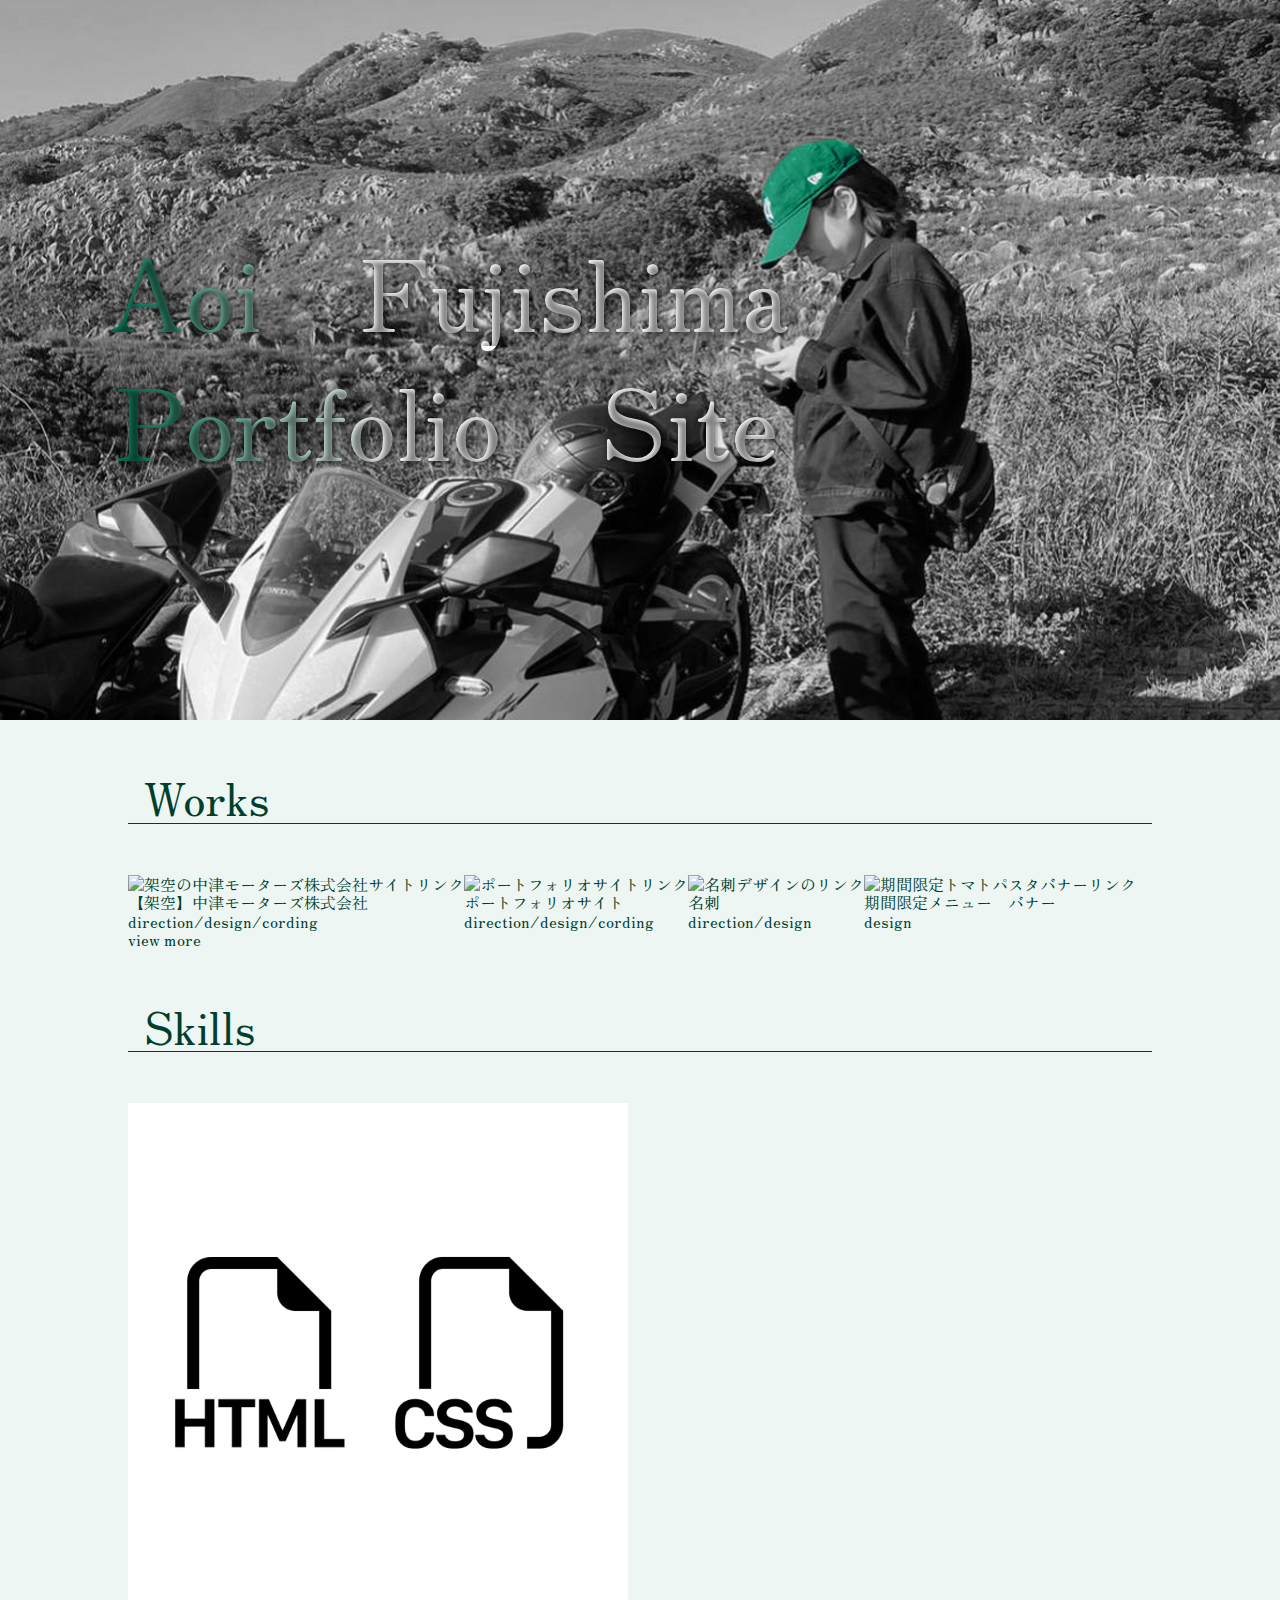
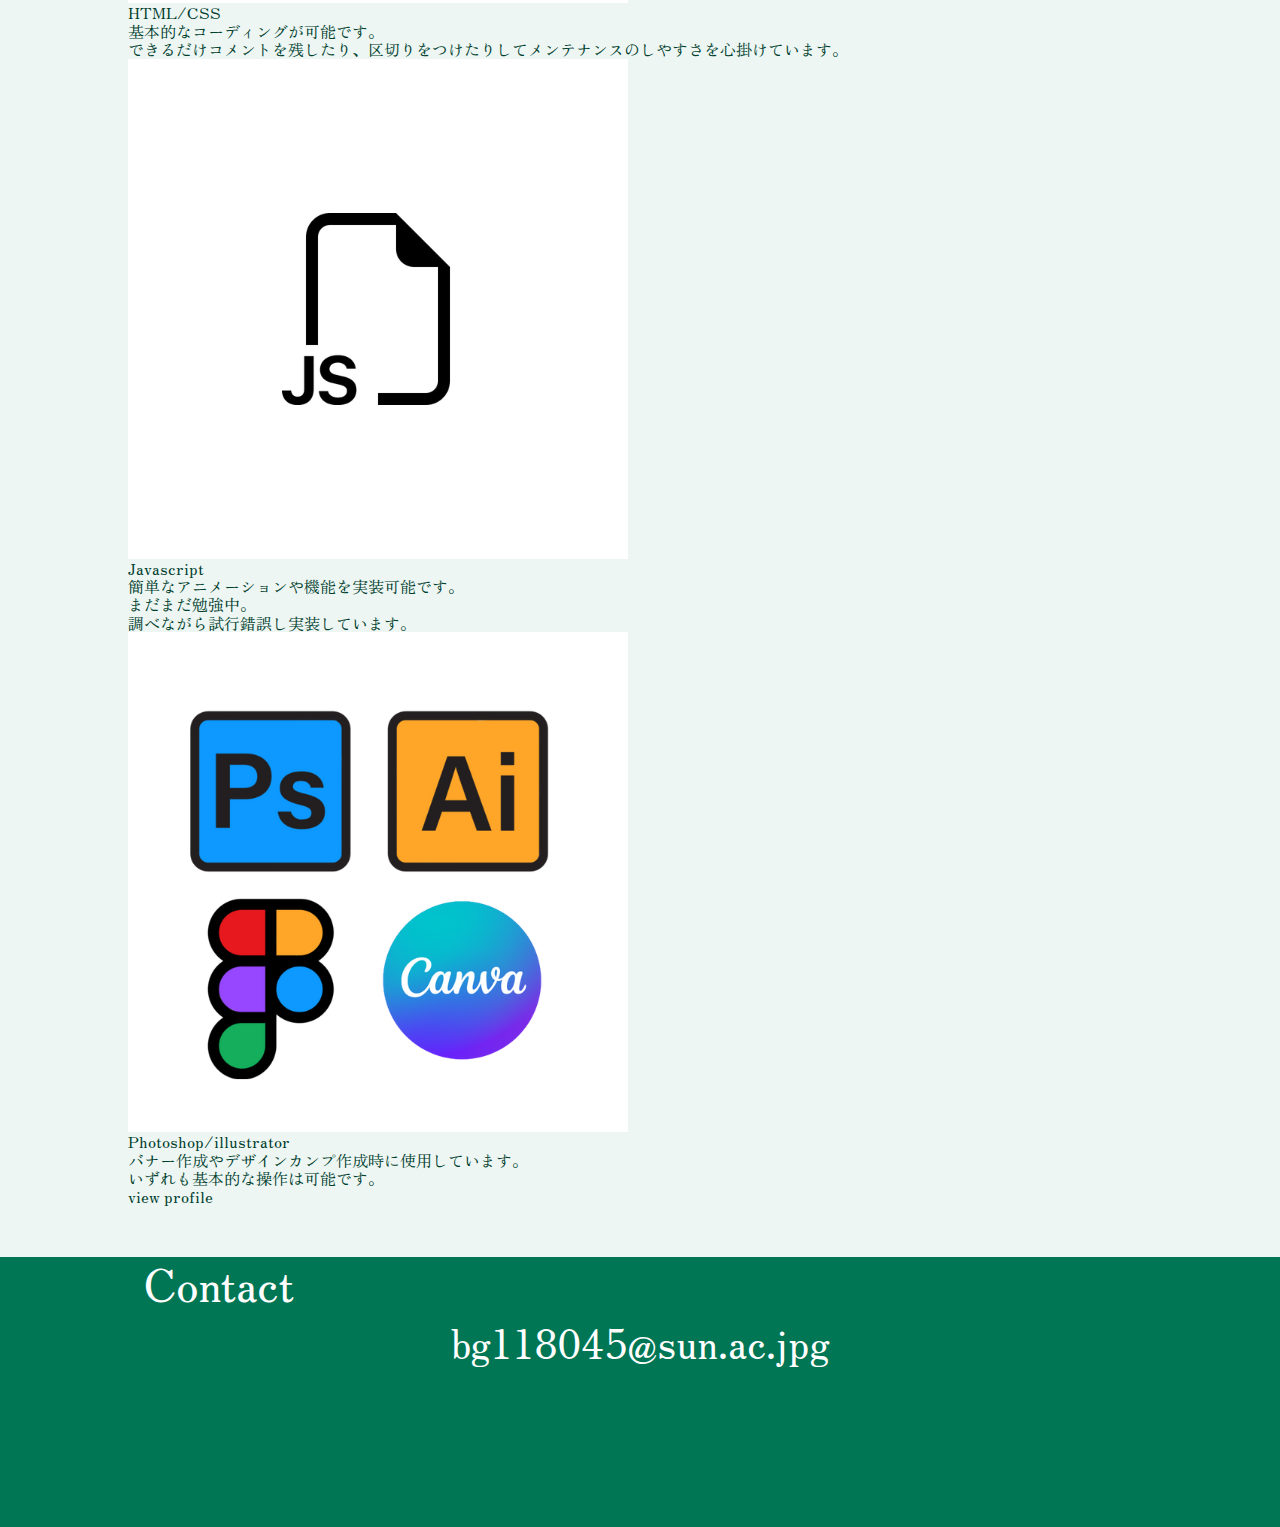
==== index.html @ 9c15e5d8 "Update index.html" ====
<!DOCTYPE html>
<html lang="ja">

<head>
    <meta charset="UTF-8">
    <meta name="description" content="藤島蒼のポートフォリオサイト　作品やスキル、私について紹介します">
    <meta name="viewport" content="width=device-width, initial-scale=1.0">
    <!-- インデックス登録させたくない場合のみ -->
    <meta name="robots" content="noindex,nofollow">
    <!-- Google Fonts  -->
    <link rel="preconnect" href="https://fonts.googleapis.com">
    <link rel="preconnect" href="https://fonts.gstatic.com" crossorigin>
    <link href="https://fonts.googleapis.com/css2?family=Zen+Old+Mincho:wght@400;500;600;700;900&display=swap"
        rel="stylesheet">
    <!-- reset.css -->
    <link rel="stylesheet" href="css/reset.css">
    <!-- custom.css -->
    <link rel="stylesheet" href="css/style.css">
    <!-- javascript -->
    <script src="js/script.js" defer></script>
    <title>Aoi Fujishima Portfolio Site</title>
    <link rel="icon" href="images/favicon.ico" id="favicon">
</head>

<body>
    <!-- Loading画面のHTML -->
    <div id="loading-screen">
        <div id="ui">
            <div class="dice">
                <ol class="dice_list">
                    <li class="dice_list_item"></li>
                    <li class="dice_list_item"></li>
                    <li class="dice_list_item"></li>
                    <li class="dice_list_item"></li>
                    <li class="dice_list_item"></li>
                    <li class="dice_list_item"></li>
                </ol>
            </div>
            <div class="dice">
                <ol class="dice_list">
                    <li class="dice_list_item"></li>
                    <li class="dice_list_item"></li>
                    <li class="dice_list_item"></li>
                    <li class="dice_list_item"></li>
                    <li class="dice_list_item"></li>
                    <li class="dice_list_item"></li>
                </ol>
            </div>
            <div class="dice">
                <ol class="dice_list">
                    <li class="dice_list_item"></li>
                    <li class="dice_list_item"></li>
                    <li class="dice_list_item"></li>
                    <li class="dice_list_item"></li>
                    <li class="dice_list_item"></li>
                    <li class="dice_list_item"></li>
                </ol>
            </div>
        </div>
    </div>
    <header>
        <div id="nav">
            <div class="hamburger" id="hamburger">
                &#9776; <!-- ハンバーガーメニューアイコン -->
            </div>
            <ul id="menu">
                <li><a href="index.html" class="text_cap">home</a></li>
                <li><a href="profile.html" class="text_cap">profile</a></li>
                <li><a href="works.html" class="text_cap">works</a></li>
                <li><a href="#contact" class="text_cap">contact</a></li>
            </ul>
        </div>

        <div id="top">
            <!-- <h1><span class="name">Aoi Fujishima</span><br> Portfolio Site</h1> -->
            <div class="top-ttl">
                <div class="textanimation">Aoi　Fujishima</div>
                <div class="textanimation">Portfolio　Site</div>
            </div>
            <img src="images/pcmain.jpg" alt="バイクと一緒に写っている私の写真" width="1366" height="768">
        </div>
    </header>
    <div id="wrap">
        <main>
            <section id="works">
                <h2 class="text_cap slide-in-left">works</h2>
                <div id="wks">
                    <div class="wrapper slide-in-right">
                        <div class="img_box"><a href="works.html#nakatsu"><img src="images/nakatsu.svg"
                                    alt="架空の中津モーターズ株式会社サイトリンク" loading="lazy" width="1000" height="800"></a></div>
                        <p>【架空】中津モーターズ株式会社</p>
                        <p>direction/design/cording</p>
                    </div>
                    <div class="wrapper slide-in-left">
                        <div class="img_box"><a href="works.html#portfoliosite"><img src="images/portfoliosite.svg"
                                    alt="ポートフォリオサイトリンク" loading="lazy" width="1000" height="800"></a></div>
                        <p>ポートフォリオサイト</p>
                        <p>direction/design/cording</p>
                    </div>
                    <div class="wrapper slide-in-right">
                        <div class="img_box"><a href="works.html#card"><img src="images/cards_design.svg" alt="名刺デザインのリンク"
                                    loading="lazy" width="700" height="500"></a></div>
                        <p>名刺</p>
                        <p>direction/design</p>
                    </div>
                    <div class="wrapper slide-in-left">
                        <div class="img_box"><a href="works.html#limited"><img src="images/limited.svg"
                                    alt="期間限定トマトパスタバナーリンク" loading="lazy" width="336" height="280"></a></div>
                        <p>期間限定メニュー　バナー</p>
                        <p>design</p>
                    </div>
                </div>
                <p class="arrowbtn-3 slide-in-right"><a href="works.html">view more</a></p>
            </section>
            <section id="skills">
                <h2 class="text_cap slide-in-left">skills</h2>
                <div class="skl slide-in-left">
                    <div class="container">
                        <img src="images/skills_htmlcss.png" loading="lazy" alt="HTML/CSSのロゴ" width="500" height="500">
                        <h3>HTML/CSS</h3>
                        <p>基本的なコーディングが可能です。<br>できるだけコメントを残したり、区切りをつけたりしてメンテナンスのしやすさを心掛けています。</p>
                    </div>
                    <div class="container">
                        <img src="images/skills_javascript.png" loading="lazy" alt="Javascriptのロゴ" width="500"
                            height="500">
                        <h3>Javascript</h3>
                        <p>簡単なアニメーションや機能を実装可能です。<br>まだまだ勉強中。<br>
                            調べながら試行錯誤し実装しています。</p>
                    </div>
                    <div class="container">
                        <img src="images/skills_graphic.png" loading="lazy" alt="グラフィックデザインに使っているソフト4つ" width="500"
                            height="500">
                        <h3>Photoshop/illustrator</h3>
                        <p>バナー作成やデザインカンプ作成時に使用しています。<br>いずれも基本的な操作は可能です。</p>
                    </div>
                </div>
                <p class="arrowbtn-3 slide-in-right"><a href="profile.html">view profile</a></p>
            </section>
        </main>
    </div>
    <footer>
        <div id="contact">
            <h2 class="text_cap">contact</h2>
            <p>bg118045@sun.ac.jpg</p>
        </div>
    </footer>
    <script>
        window.onload = function () {
            // loading画面を隠す
            document.getElementById('loading-screen').style.display = 'none';
            // メインコンテンツを表示する
            document.getElementById('wrap').style.display = 'block';
        };
    </script>
</body>

</html>
---- css/style.css ----
@charset "utf-8";

/* ----------------------------------------------------
共通
----------------------------------------------------- */
body {
  background-color: #00765511;
  color: #003E2D;
  font-family: "Zen Old Mincho", serif;
  font-size: clamp(0.75rem, 0.659rem + 0.45vw, 1rem);
}

img {
  max-width: 100%;
  height: auto;
}

/* 頭文字大きく */
.text_cap {
  text-transform: capitalize;
}

h2 {
  font-size: clamp(1.438rem, 0.938rem + 2.5vw, 2.813rem);
  border-bottom: 1px solid #003E2D;
  margin: 5% 0;
  text-indent: 1rem;
}

#wrap, #contact {
  margin: 0 10%;
}

/* ----------------------------------------------------
loading
----------------------------------------------------- */
#loading-screen {
  position: fixed;
  top: 0;
  left: 0;
  width: 100%;
  height: 100%;
  background-color: #007565;
  display: flex;
  justify-content: center;
  align-items: center;
  z-index: 9999;
}

li {
  list-style-type: none;
}

ol {
  margin: 0;
  padding: 0;
}

#ui {
  position: absolute;
  top: 50%;
  left: 50%;
  perspective: 600px;
}
#ui .dice {
  transform-style: preserve-3d;
}
#ui .dice:nth-child(1) {
  -webkit-animation: rotate1 20000ms linear infinite;
          animation: rotate1 20000ms linear infinite;
}
#ui .dice:nth-child(2) {
  -webkit-animation: rotate2 20000ms linear infinite;
          animation: rotate2 20000ms linear infinite;
}
#ui .dice:nth-child(3) {
  -webkit-animation: rotate3 20000ms linear infinite;
          animation: rotate3 20000ms linear infinite;
}
#ui .dice_list {
  transform-style: preserve-3d;
  transform: translateY(-75px) translateX(-75px);
}
#ui .dice_list_item {
  position: absolute;
  width: 150px;
  height: 150px;
  border: 1px solid rgba(255, 255, 255, 0.6);
}
#ui .dice_list_item:nth-child(1) {
  background: rgba(153, 252, 254, 0.5);
  -webkit-animation: child1 3000ms ease-in-out infinite alternate;
          animation: child1 3000ms ease-in-out infinite alternate;
}
@-webkit-keyframes child1 {
  0% {
    transform: translateZ(75px);
  }
  100% {
    transform: translateZ(-75px);
  }
}
@keyframes child1 {
  0% {
    transform: translateZ(75px);
  }
  100% {
    transform: translateZ(-75px);
  }
}
#ui .dice_list_item:nth-child(2) {
  background: rgba(232, 104, 225, 0.5);
  -webkit-animation: child2 3000ms ease-in-out infinite alternate;
          animation: child2 3000ms ease-in-out infinite alternate;
}
@-webkit-keyframes child2 {
  0% {
    transform: translateY(75px) rotateX(270deg);
  }
  100% {
    transform: translateY(-75px) rotateX(270deg);
  }
}
@keyframes child2 {
  0% {
    transform: translateY(75px) rotateX(270deg);
  }
  100% {
    transform: translateY(-75px) rotateX(270deg);
  }
}
#ui .dice_list_item:nth-child(3) {
  background: rgba(185, 173, 138, 0.5);
  -webkit-animation: child3 3000ms ease-in-out infinite alternate;
          animation: child3 3000ms ease-in-out infinite alternate;
}
@-webkit-keyframes child3 {
  0% {
    transform: translateX(75px) rotateY(-270deg);
  }
  100% {
    transform: translateX(-75px) rotateY(-270deg);
  }
}
@keyframes child3 {
  0% {
    transform: translateX(75px) rotateY(-270deg);
  }
  100% {
    transform: translateX(-75px) rotateY(-270deg);
  }
}
#ui .dice_list_item:nth-child(4) {
  background: rgba(102, 190, 232, 0.5);
  -webkit-animation: child4 3000ms ease-in-out infinite alternate;
          animation: child4 3000ms ease-in-out infinite alternate;
}
@-webkit-keyframes child4 {
  0% {
    transform: translateX(-75px) rotateY(-90deg);
  }
  100% {
    transform: translateX(75px) rotateY(-90deg);
  }
}
@keyframes child4 {
  0% {
    transform: translateX(-75px) rotateY(-90deg);
  }
  100% {
    transform: translateX(75px) rotateY(-90deg);
  }
}
#ui .dice_list_item:nth-child(5) {
  background: rgba(33, 64, 228, 0.5);
  -webkit-animation: child5 3000ms ease-in-out infinite alternate;
          animation: child5 3000ms ease-in-out infinite alternate;
}
@-webkit-keyframes child5 {
  0% {
    transform: translateY(-75px) rotateX(90deg);
  }
  100% {
    transform: translateY(75px) rotateX(90deg);
  }
}
@keyframes child5 {
  0% {
    transform: translateY(-75px) rotateX(90deg);
  }
  100% {
    transform: translateY(75px) rotateX(90deg);
  }
}
#ui .dice_list_item:nth-child(6) {
  background: rgba(23, 1, 98, 0.5);
  -webkit-animation: child6 3000ms ease-in-out infinite alternate;
          animation: child6 3000ms ease-in-out infinite alternate;
}
@-webkit-keyframes child6 {
  0% {
    transform: translateZ(-75px) rotateY(180deg);
  }
  100% {
    transform: translateZ(75px) rotateY(180deg);
  }
}
@keyframes child6 {
  0% {
    transform: translateZ(-75px) rotateY(180deg);
  }
  100% {
    transform: translateZ(75px) rotateY(180deg);
  }
}

@-webkit-keyframes rotate1 {
  0% {
    transform: rotateX(0deg) rotateY(0deg);
  }
  100% {
    transform: rotateX(360deg) rotateY(1080deg);
  }
}

@keyframes rotate1 {
  0% {
    transform: rotateX(0deg) rotateY(0deg);
  }
  100% {
    transform: rotateX(360deg) rotateY(1080deg);
  }
}
@-webkit-keyframes rotate2 {
  0% {
    transform: rotateX(0deg) rotateY(0deg) scale3d(0.7, 0.7, 0.7);
  }
  100% {
    transform: rotateX(360deg) rotateY(1080deg) scale3d(0.7, 0.7, 0.7);
  }
}
@keyframes rotate2 {
  0% {
    transform: rotateX(0deg) rotateY(0deg) scale3d(0.7, 0.7, 0.7);
  }
  100% {
    transform: rotateX(360deg) rotateY(1080deg) scale3d(0.7, 0.7, 0.7);
  }
}
@-webkit-keyframes rotate3 {
  0% {
    transform: rotateX(0deg) rotateY(0deg) scale3d(0.4, 0.4, 0.4);
  }
  100% {
    transform: rotateX(360deg) rotateY(1080deg) scale3d(0.4, 0.4, 0.4);
  }
}
@keyframes rotate3 {
  0% {
    transform: rotateX(0deg) rotateY(0deg) scale3d(0.4, 0.4, 0.4);
  }
  100% {
    transform: rotateX(360deg) rotateY(1080deg) scale3d(0.4, 0.4, 0.4);
  }
}

/* ----------------------------------------------------
nav
----------------------------------------------------- */
/* ナビゲーションバーのデフォルトスタイル */
#nav {
  display: none;
  background-color: #ffffffc7;
  text-align: right;
  position: fixed;
  width: 100%;
  top: 0;
  left: 0;
  z-index: 1000;
  transition: all 0.3s ease; /* アニメーションを追加 */
}

/* hoverアニメーション */
#nav a {
  padding-bottom: 5px;
  position: relative;
}

#nav a::before {
  background: #007655;
  content: '';
  width: 100%;
  height: 2px;
  position: absolute;
  left: 0;
  bottom: 0;
  margin: auto;
  transform: scale(0, 1);
  transition: transform .3s;
  transform-origin: center top;
}

#nav a:hover::before {
  transform-origin: left top;
  transform: scale(1, 1);
}

/* 横並び、右寄せ */
#menu {
  display: flex;
  justify-content: flex-end;
}

/* メニュー同士の間隔とる */
#menu li {
  margin: 2% 3%;
}

/* ハンバーガーメニューのスタイル */
#hamburger {
  display: none; /* 768px以上では非表示 */
  font-size: 2rem;
  color: #003E2D;
  padding: 1rem;
  z-index: 1001;
  position: fixed;
  right: 1rem;
  top: 1rem;
  border-radius: 5px; /* 四角の背景 */
  transition: all 0.3s ease; /* アニメーション */
}

/* 768px以下のレスポンシブデザイン */
@media screen and (max-width: 768px) {
  /* ナビゲーションバー非表示 */
  #menu li {
    display: none;
  }

  #nav {
    display: block; /* 768px以下では常に表示 */
  }

  #hamburger {
    display: block; /* ハンバーガーメニューアイコンを常に表示 */
    background-color: #ffffffc7;
    border-radius: 2px;
  }

  /* ハンバーガーメニューを開いたときのスタイル */
  #nav.show ul {
    display: flex;
    flex-direction: column;
    justify-content: center;
    align-items: center;
    height: 100vh;
    background-color: #f3f3f3;
    position: fixed;
    top: 0;
    left: 0;
    width: 100vw;
    z-index: 1000;
    opacity: 0;
    animation: fadeIn 0.5s forwards; /* メニューがフェードインするアニメーション */
  }

  #nav.show li {
    padding: 20px;
    display: block;
    text-align: center;
    width: 100%;
    border-bottom: 2px solid #ffffff;
  }
}

/* フェードインアニメーション */
@keyframes fadeIn {
  from {
    opacity: 0;
  }
  to {
    opacity: 1;
  }
}

/* ----------------------------------------------------
メイン写真
----------------------------------------------------- */
header img {
  width: 100%;
  height: auto;
  object-fit: cover;
}

#top {
  position: relative; /* 親要素を相対的に配置 */
}

.top-ttl{
  width: 100%;
  height: auto;
  display: flex;
  flex-direction: column;
  justify-content: center;
  align-items: center;
  position: absolute; /* 子要素を絶対配置に */
  top: 50%;           /* 画像の縦中央に配置 */
  left: 35%;          /* 画像の横中央に配置 */
  transform: translate(-50%, -50%); /* 中央揃えのための調整 */
}

.textanimation{
  font-size: clamp(2.5rem, 1.136rem + 6.82vw, 6.25rem);
  background: linear-gradient(90deg, #007655 0%, #ffffff 40%, #ffffff 80%);
  -webkit-background-clip: text;
  -webkit-text-fill-color: transparent;
  text-shadow: 2px 2px 5px rgba(0, 0, 0, 0.5); 
}
@keyframes showTextFromBottom{
0% {
transform:translateY( 100% );
 }
100% {
transform:translateY( 0px );
 }
}
.textanimation span{
animation: showText  backwards;
display: inline-block;
}

.textanimation > span{
overflow: hidden;
}

.textanimation > span > span{
animation: showTextFromBottom 0.5s backwards;
}


/* ----------------------------------------------------
Works
----------------------------------------------------- */
#wks {
  display: flex;
  flex-wrap: wrap;
}


#wrapper {
  text-align: center;
  width: 50%;
  padding: 5%;
}

#img_box {
  cursor: pointer;
  max-width: 500px;
  overflow: hidden;
  width: 100%;
}

#wrapper img {
  margin-bottom: 5%;
  width: 500px;
  height: auto;
  object-fit: contain;
}

#wrapper img:hover {
  transform:scale(1.1);
  transition:1s all;
}

@media screen and (max-width: 768px) {
   #wks {
    display: block;
  }

  #wrapper {
    width: 100%;
    height: auto;
    
  }
}

/* ----------------------------------------------------
Skills
----------------------------------------------------- */
#skills h4 {
  font-size: clamp(0.813rem, 0.563rem + 1.25vw, 1.5rem);
  margin-bottom: 1rem;
}

/* 横並び */
#skl {
  display: flex;
  justify-content: space-between; /* 均等にスペースを入れる */
  gap: 5%;
}

#container {
  flex: 1 1 calc(100% / 3); /* 3分割 */
  padding: 10px; /* 内側に余白をつける */
  text-align: center; /* 中央揃え */
  background-color: #ffffff;
  box-shadow: 13px 12px 31px -2px #777777;
border-radius: 10px;
}

/* 画像の大きさを統一する */
#container img {
  width: 100%; /* 親要素の幅に合わせて拡大縮小 */
  max-width: 250px;
  height: auto;
  display: block;
  margin: 0 auto; /* 画像を中央に配置 */
}

#container p {
  text-align: left;
  margin: 3% 0;
  word-wrap: break-word; /* テキストがはみ出さないように自動で改行 */
  padding: 0 5%;
  font-size: clamp(0.875rem, 0.83rem + 0.23vw, 1rem);
  line-height: 1.5rem;
}

/* ----------------------------------------------------
contact
----------------------------------------------------- */
footer {
  width: 100%;
  height: 30vh;
  background-color: #007655;
  color: #ffffff;
}

footer p {
  font-size: clamp(1.875rem, 1.648rem + 1.14vw, 2.5rem);
  text-align: center;
}

footer h2 {
  margin-bottom: 1%;
  border-bottom: 0;
}
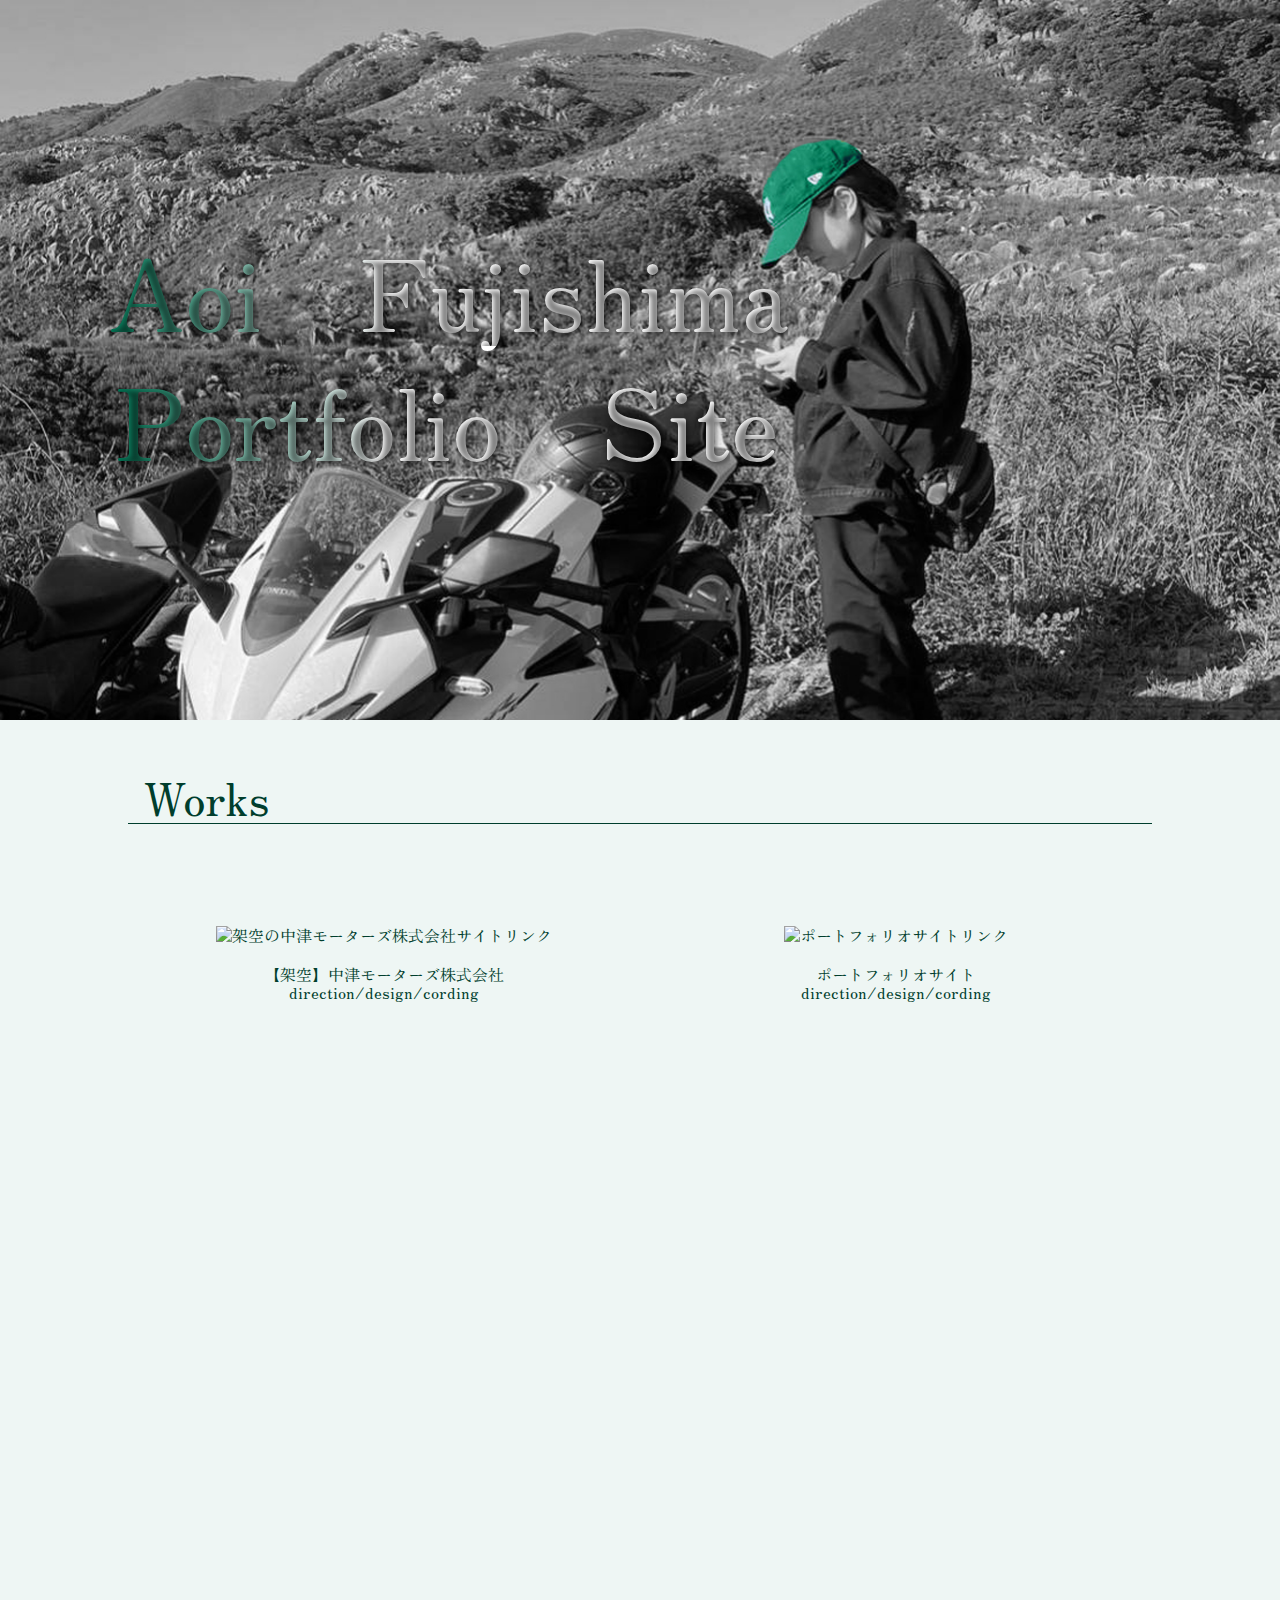
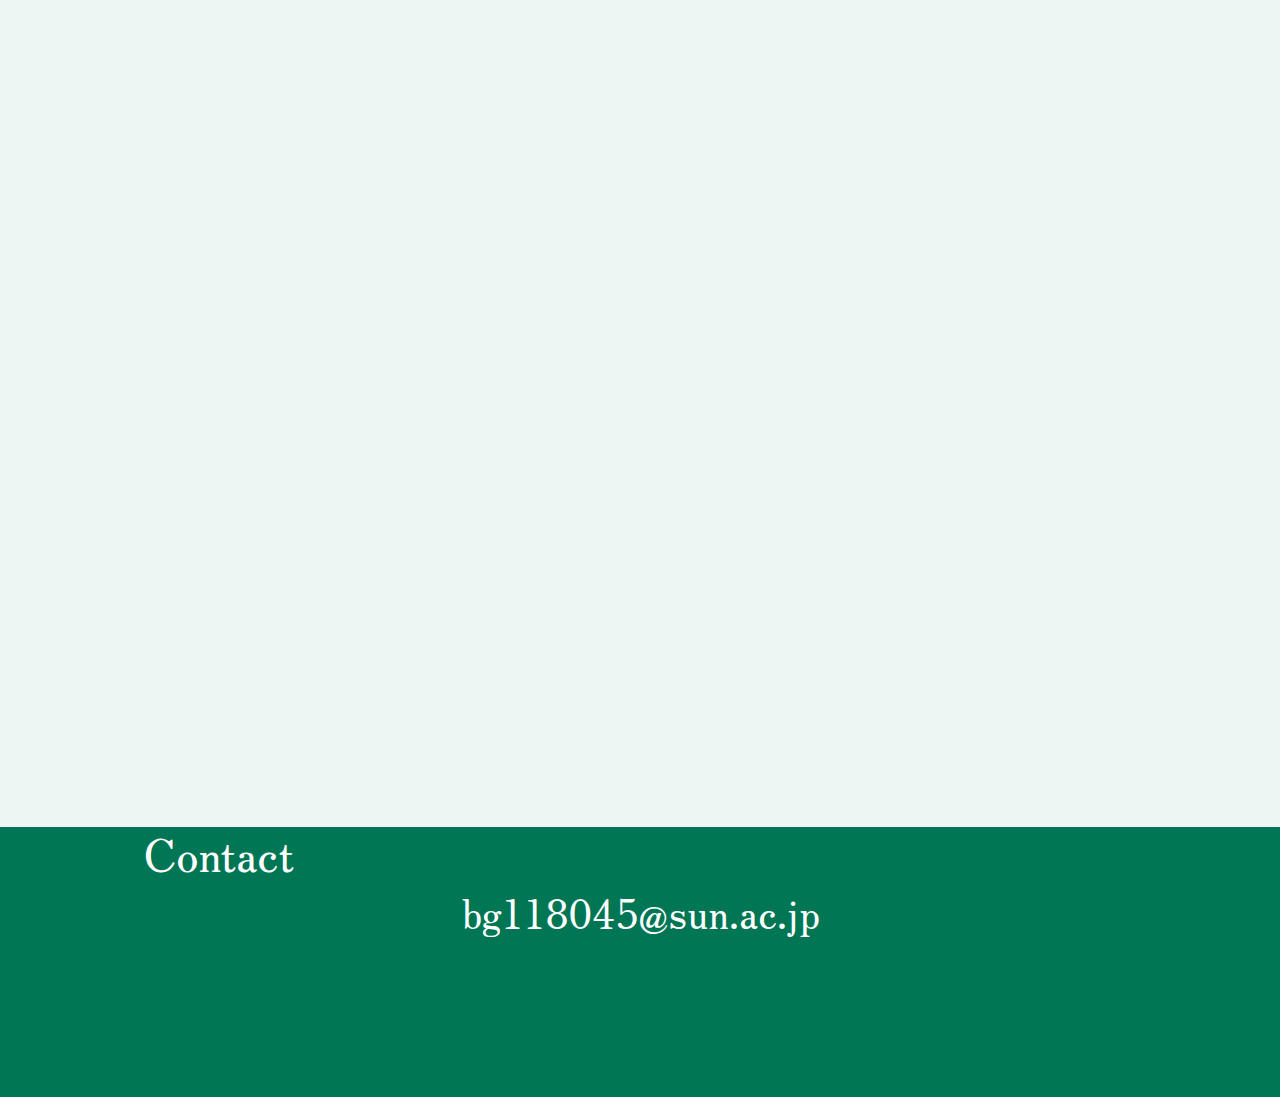
==== commit d8de0e07: "Update index.html" ====
--- a/index.html
+++ b/index.html
@@ -117,13 +117,13 @@
                 <div class="skl slide-in-left">
                     <div class="container">
                         <img src="images/skills_htmlcss.png" loading="lazy" alt="HTML/CSSのロゴ" width="500" height="500">
-                        <h3>HTML/CSS</h3>
+                        <h3 class="text_up">html/css</h3>
                         <p>基本的なコーディングが可能です。<br>できるだけコメントを残したり、区切りをつけたりしてメンテナンスのしやすさを心掛けています。</p>
                     </div>
                     <div class="container">
                         <img src="images/skills_javascript.png" loading="lazy" alt="Javascriptのロゴ" width="500"
                             height="500">
-                        <h3>Javascript</h3>
+                        <h3 class="text_cap">javascript</h3>
                         <p>簡単なアニメーションや機能を実装可能です。<br>まだまだ勉強中。<br>
                             調べながら試行錯誤し実装しています。</p>
                     </div>
@@ -141,7 +141,7 @@
     <footer>
         <div id="contact">
             <h2 class="text_cap">contact</h2>
-            <p>bg118045@sun.ac.jpg</p>
+            <p>bg118045@sun.ac.jp</p>
         </div>
     </footer>
     <script>
--- a/css/style.css
+++ b/css/style.css
@@ -30,6 +30,20 @@
 #wrap, #contact {
   margin: 0 10%;
 }
+
+.slide-in-left, .slide-in-right {
+  opacity: 0;
+  transition: opacity 0.6s ease-out, transform 0.6s ease-out;
+}
+
+.slide-in-left {
+  transform: translateX(-30px); /* 左からスライドイン */
+}
+
+.slide-in-right {
+  transform: translateX(30px); /* 右からスライドイン */
+}
+
 
 /* ----------------------------------------------------
 loading
@@ -40,7 +54,7 @@
   left: 0;
   width: 100%;
   height: 100%;
-  background-color: #007565;
+  background-color: #007655;
   display: flex;
   justify-content: center;
   align-items: center;
@@ -321,7 +335,7 @@
   display: none; /* 768px以上では非表示 */
   font-size: 2rem;
   color: #003E2D;
-  padding: 1rem;
+  padding: 0.5rem 0.7rem 0.7rem 0.7rem;
   z-index: 1001;
   position: fixed;
   right: 1rem;
@@ -371,7 +385,7 @@
     width: 100%;
     border-bottom: 2px solid #ffffff;
   }
-}
+
 
 /* フェードインアニメーション */
 @keyframes fadeIn {
@@ -381,6 +395,7 @@
   to {
     opacity: 1;
   }
+}
 }
 
 /* ----------------------------------------------------
@@ -393,7 +408,7 @@
 }
 
 #top {
-  position: relative; /* 親要素を相対的に配置 */
+  position: relative;
 }
 
 .top-ttl{
@@ -437,6 +452,11 @@
 animation: showTextFromBottom 0.5s backwards;
 }
 
+@media screen and (max-width: 768px) {
+  .top-ttl{
+    left: 45%;          /* 画像の横中央に配置 */
+  }
+}
 
 /* ----------------------------------------------------
 Works
@@ -447,29 +467,74 @@
 }
 
 
-#wrapper {
+.wrapper {
   text-align: center;
   width: 50%;
   padding: 5%;
 }
 
-#img_box {
+.img_box {
   cursor: pointer;
   max-width: 500px;
   overflow: hidden;
   width: 100%;
 }
 
-#wrapper img {
+.wrapper img {
   margin-bottom: 5%;
   width: 500px;
   height: auto;
   object-fit: contain;
 }
 
-#wrapper img:hover {
+.wrapper img:hover {
   transform:scale(1.1);
   transition:1s all;
+}
+
+/*矢印（右に移動して背景がつく）*/
+.arrowbtn-3 a{
+	--arrow-color: #333;
+	position: relative;
+	border: 1px solid var(--arrow-color);
+	color: var(--arrow-color);
+	text-decoration: none;
+	padding: 8px 30px;
+	display: inline-block;
+	text-align: center;
+	transition: all .2s linear;
+}
+
+.arrowbtn-3 {
+  margin-right: 10%;
+  margin-top: 10%;
+  display: block;
+    margin-left: auto;
+    width: fit-content; /* 必要に応じて追加 */
+}
+
+
+.arrowbtn-3 a:hover{
+	background:#007655;
+	color:#fff;
+}
+
+.arrowbtn-3 a::before {
+	border-bottom: 1px solid var(--arrow-color);
+	border-right: 1px solid var(--arrow-color);
+	content: '';
+	height: 10px;
+	position: absolute;
+	top:calc(50% - 10px);
+	right:-20px;
+	transform: skewX(50deg);
+	width:40px;
+	transition: all .3s; /*なめらかな動き*/
+}
+
+/*hoverした際の移動*/
+.arrowbtn-3 a:hover::before {
+	right:-25px;
 }
 
 @media screen and (max-width: 768px) {
@@ -477,10 +542,9 @@
     display: block;
   }
 
-  #wrapper {
+  .wrapper {
     width: 100%;
     height: auto;
-    
   }
 }
 
@@ -493,13 +557,13 @@
 }
 
 /* 横並び */
-#skl {
+.skl {
   display: flex;
   justify-content: space-between; /* 均等にスペースを入れる */
   gap: 5%;
 }
 
-#container {
+.container {
   flex: 1 1 calc(100% / 3); /* 3分割 */
   padding: 10px; /* 内側に余白をつける */
   text-align: center; /* 中央揃え */
@@ -509,7 +573,7 @@
 }
 
 /* 画像の大きさを統一する */
-#container img {
+.container img {
   width: 100%; /* 親要素の幅に合わせて拡大縮小 */
   max-width: 250px;
   height: auto;
@@ -517,7 +581,7 @@
   margin: 0 auto; /* 画像を中央に配置 */
 }
 
-#container p {
+.container p {
   text-align: left;
   margin: 3% 0;
   word-wrap: break-word; /* テキストがはみ出さないように自動で改行 */
@@ -526,6 +590,15 @@
   line-height: 1.5rem;
 }
 
+@media screen and (max-width: 768px) {
+  .skl {
+    display: block;
+  }
+
+  .container {
+    margin: 20% 5%;
+  }
+}
 /* ----------------------------------------------------
 contact
 ----------------------------------------------------- */
@@ -534,6 +607,7 @@
   height: 30vh;
   background-color: #007655;
   color: #ffffff;
+  margin-top: 5%;
 }
 
 footer p {
@@ -545,4 +619,3 @@
   margin-bottom: 1%;
   border-bottom: 0;
 }
-
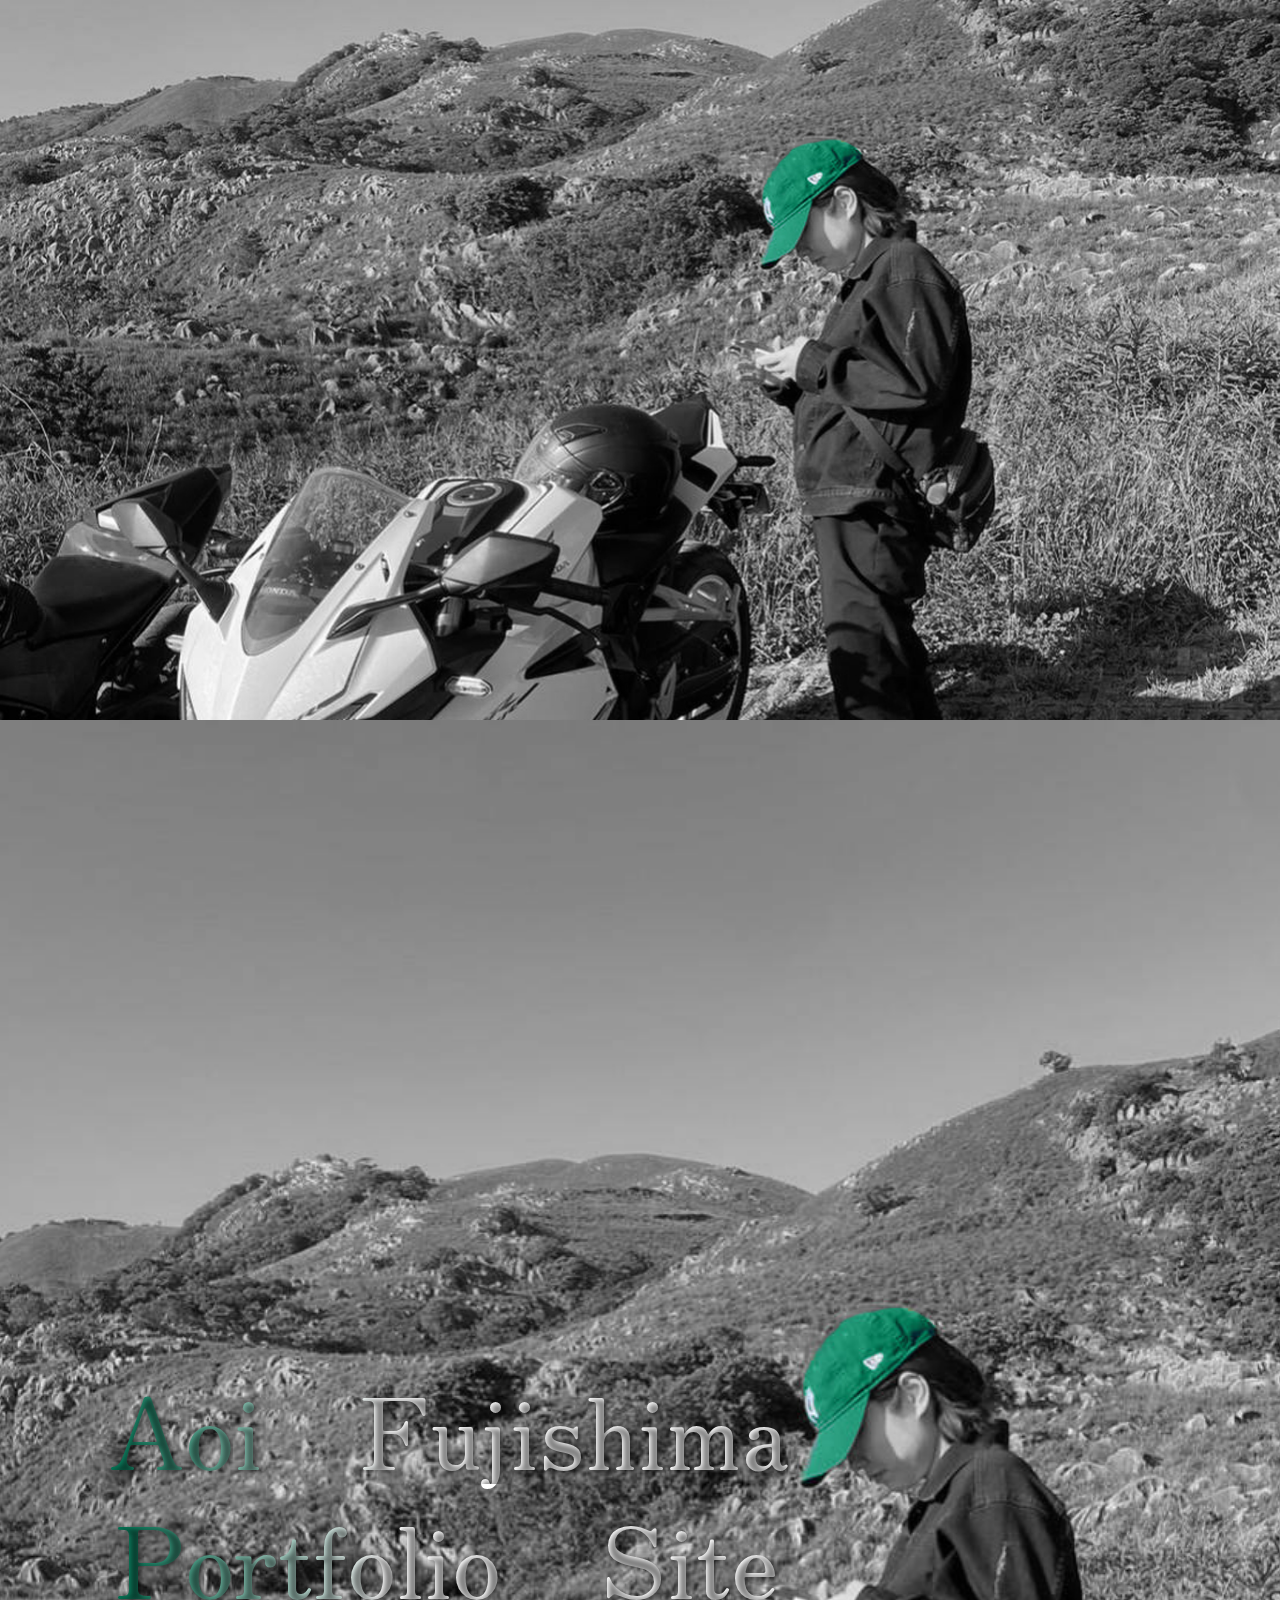
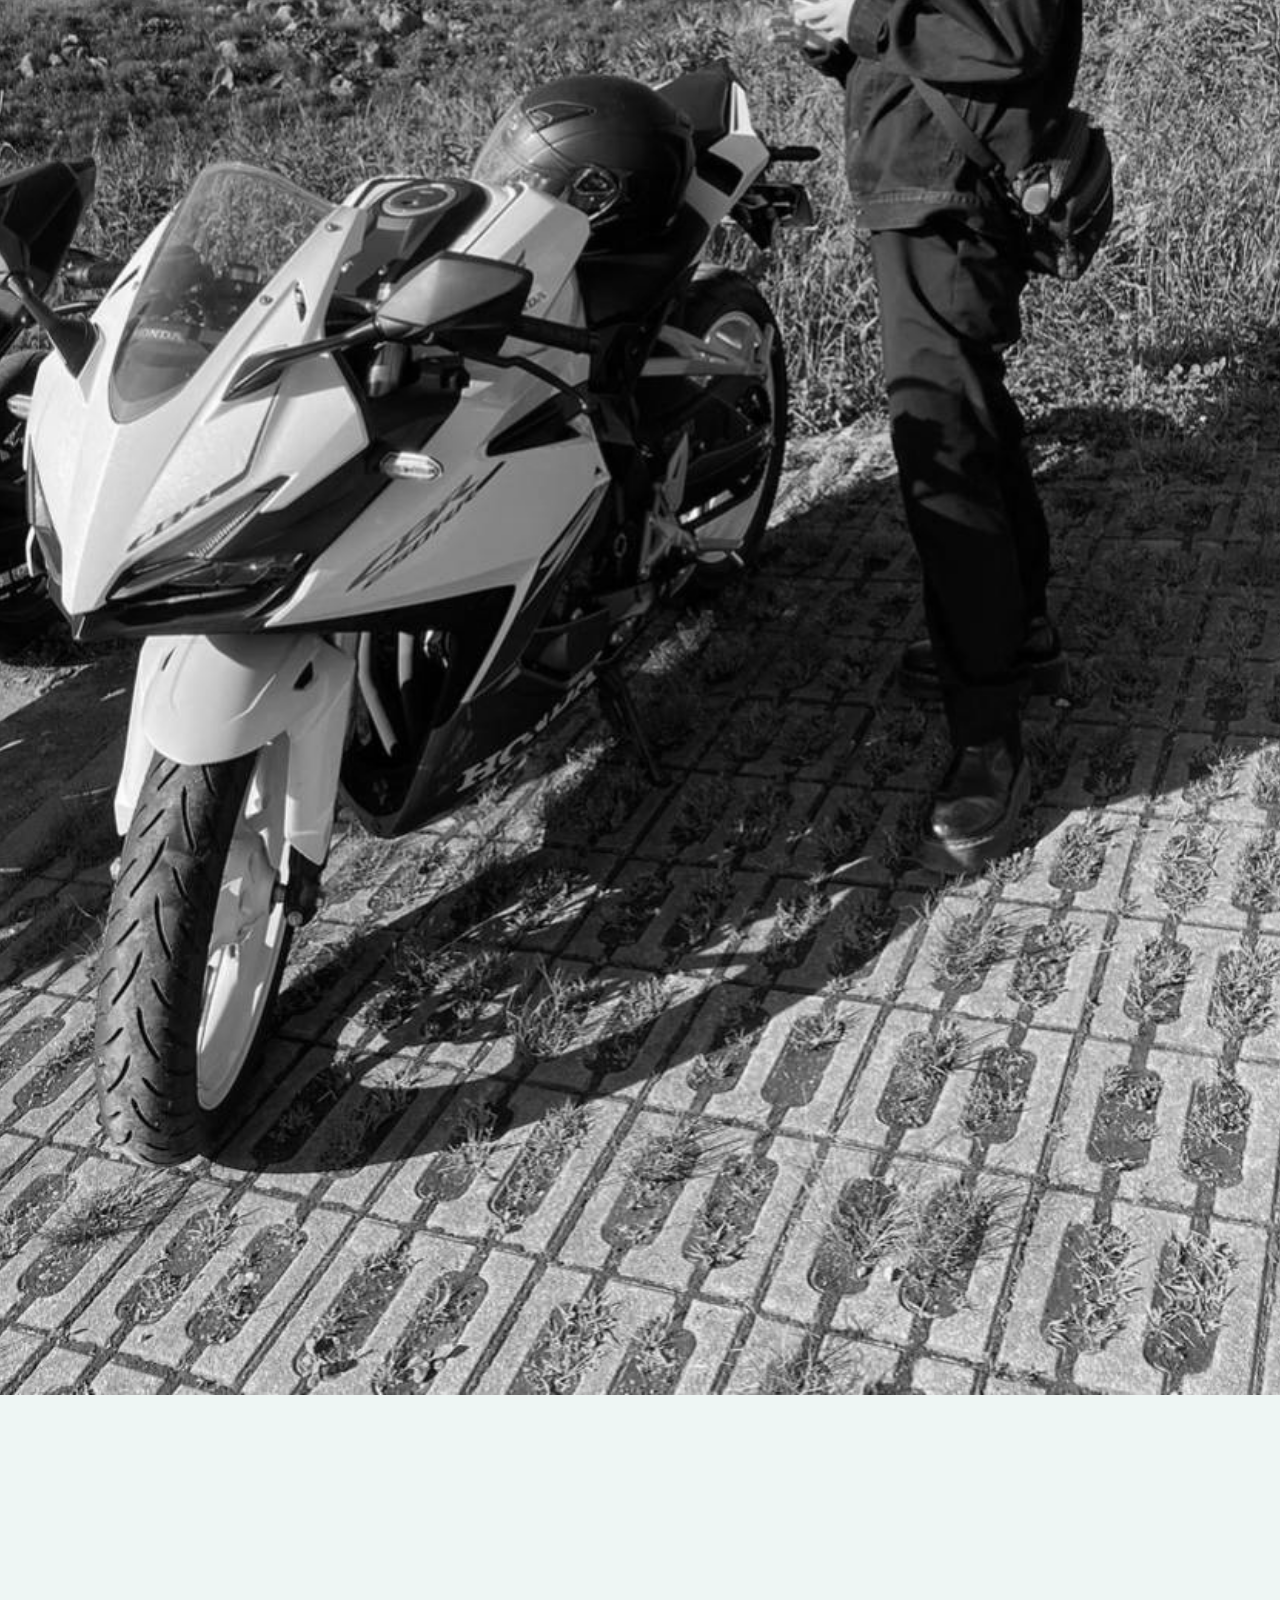
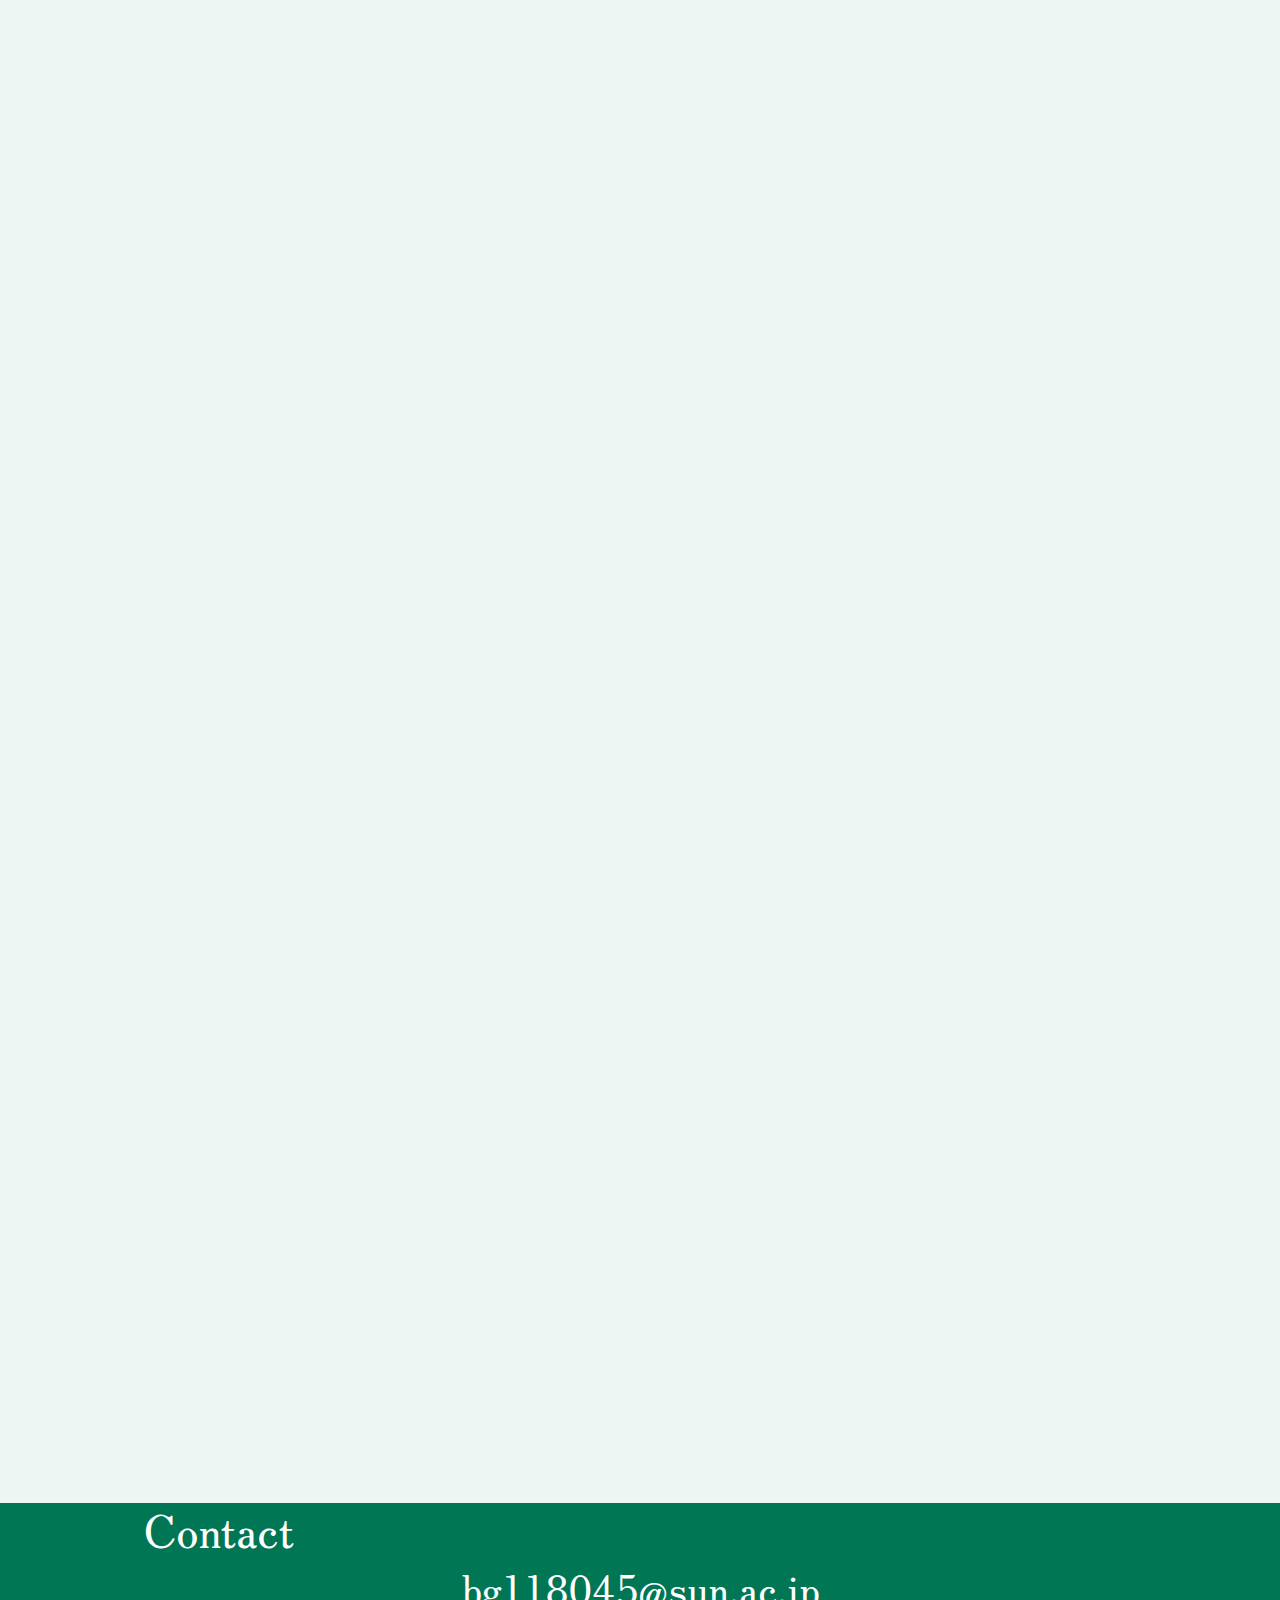
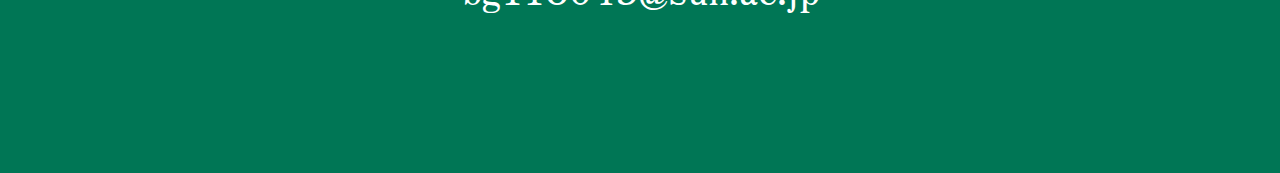
==== commit 2963bc60: "Update index.html" ====
--- a/index.html
+++ b/index.html
@@ -77,7 +77,8 @@
                 <div class="textanimation">Aoi　Fujishima</div>
                 <div class="textanimation">Portfolio　Site</div>
             </div>
-            <img src="images/pcmain.jpg" alt="バイクと一緒に写っている私の写真" width="1366" height="768">
+            <img src="images/pcmain.jpg" class="pc" alt="バイクと一緒に写っている私の写真" width="1366" height="768">
+            <img src="images/mbmain.svg" class="mobile" alt="バイクと一緒に写っている私の写真" width="1080" height="1920">
         </div>
     </header>
     <div id="wrap">
--- a/css/style.css
+++ b/css/style.css
@@ -18,6 +18,11 @@
 /* 頭文字大きく */
 .text_cap {
   text-transform: capitalize;
+}
+
+/* 全部大文字 */
+.text_up {
+  text-transform: uppercase;
 }
 
 h2 {
@@ -454,7 +459,7 @@
 
 @media screen and (max-width: 768px) {
   .top-ttl{
-    left: 45%;          /* 画像の横中央に配置 */
+    left: 45%;
   }
 }
 
@@ -596,7 +601,7 @@
   }
 
   .container {
-    margin: 20% 5%;
+    margin: 20% 10%;
   }
 }
 /* ----------------------------------------------------
@@ -619,3 +624,5 @@
   margin-bottom: 1%;
   border-bottom: 0;
 }
+
+
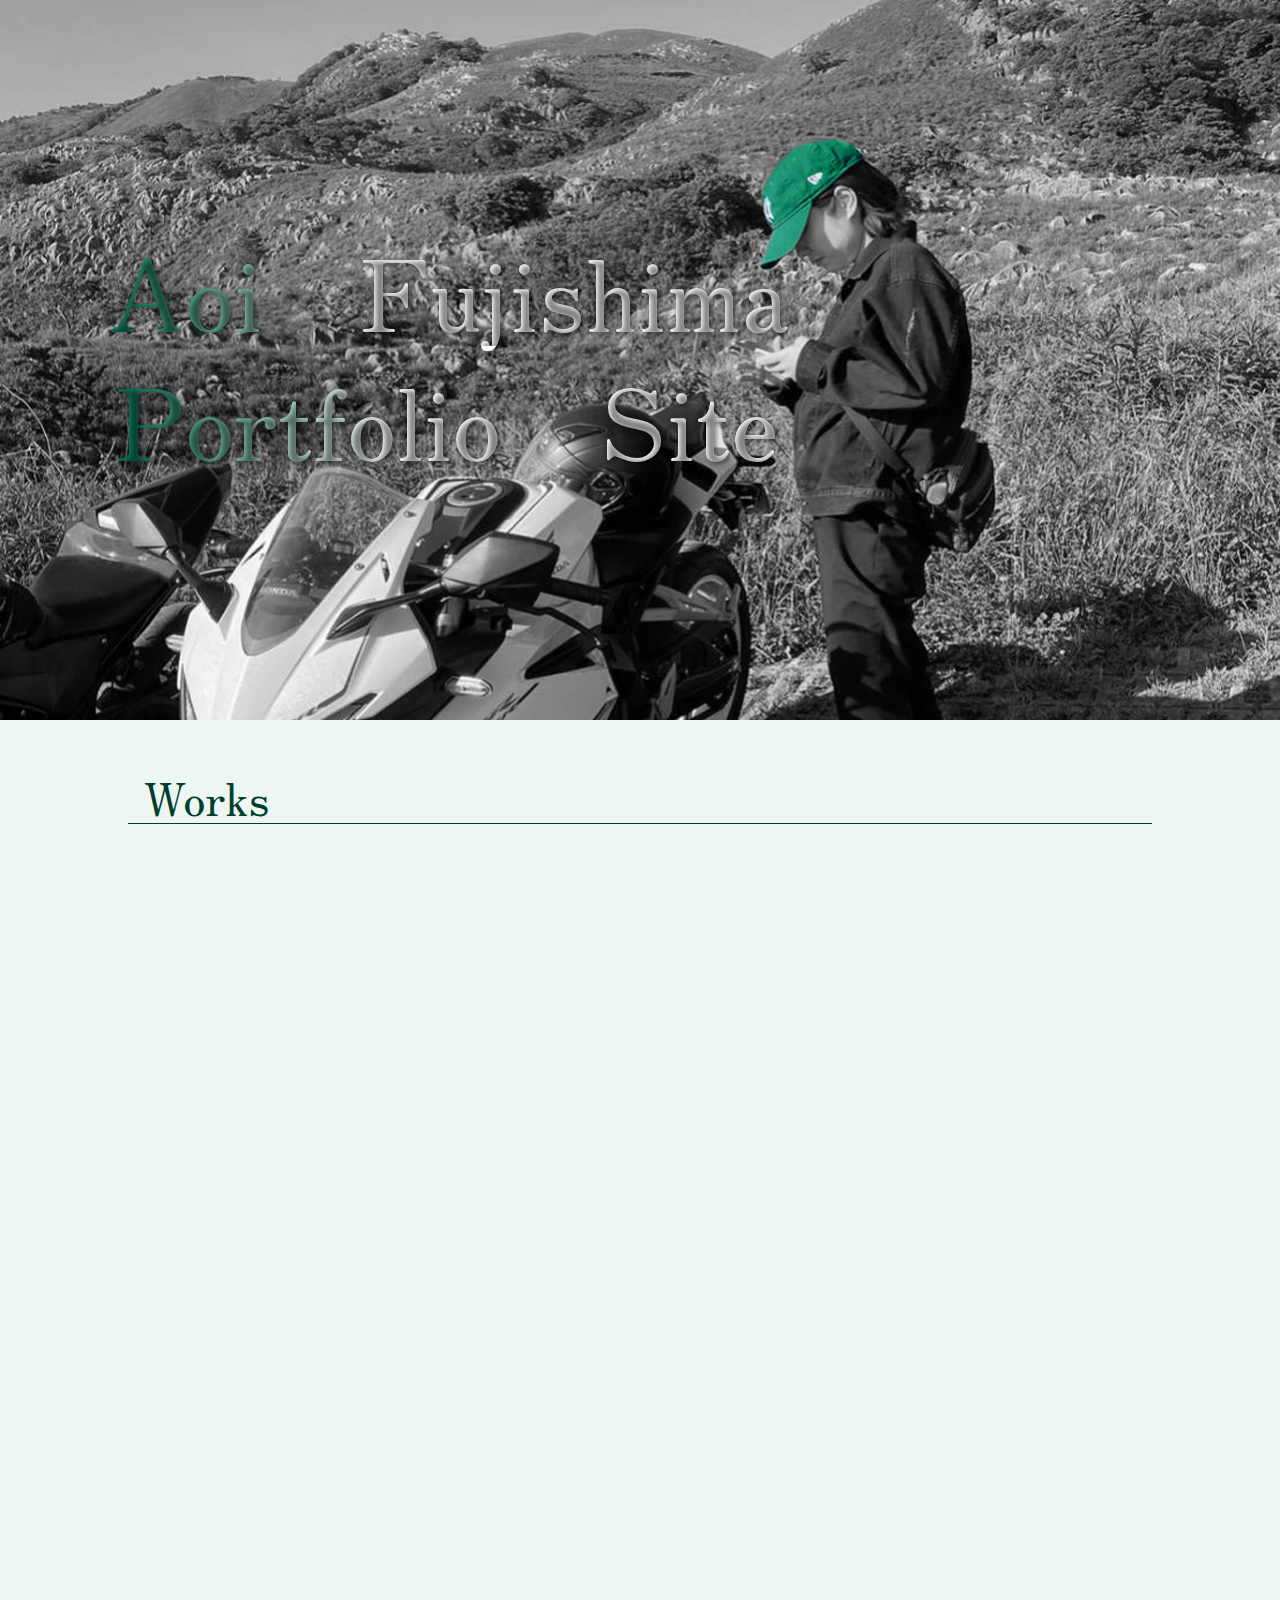
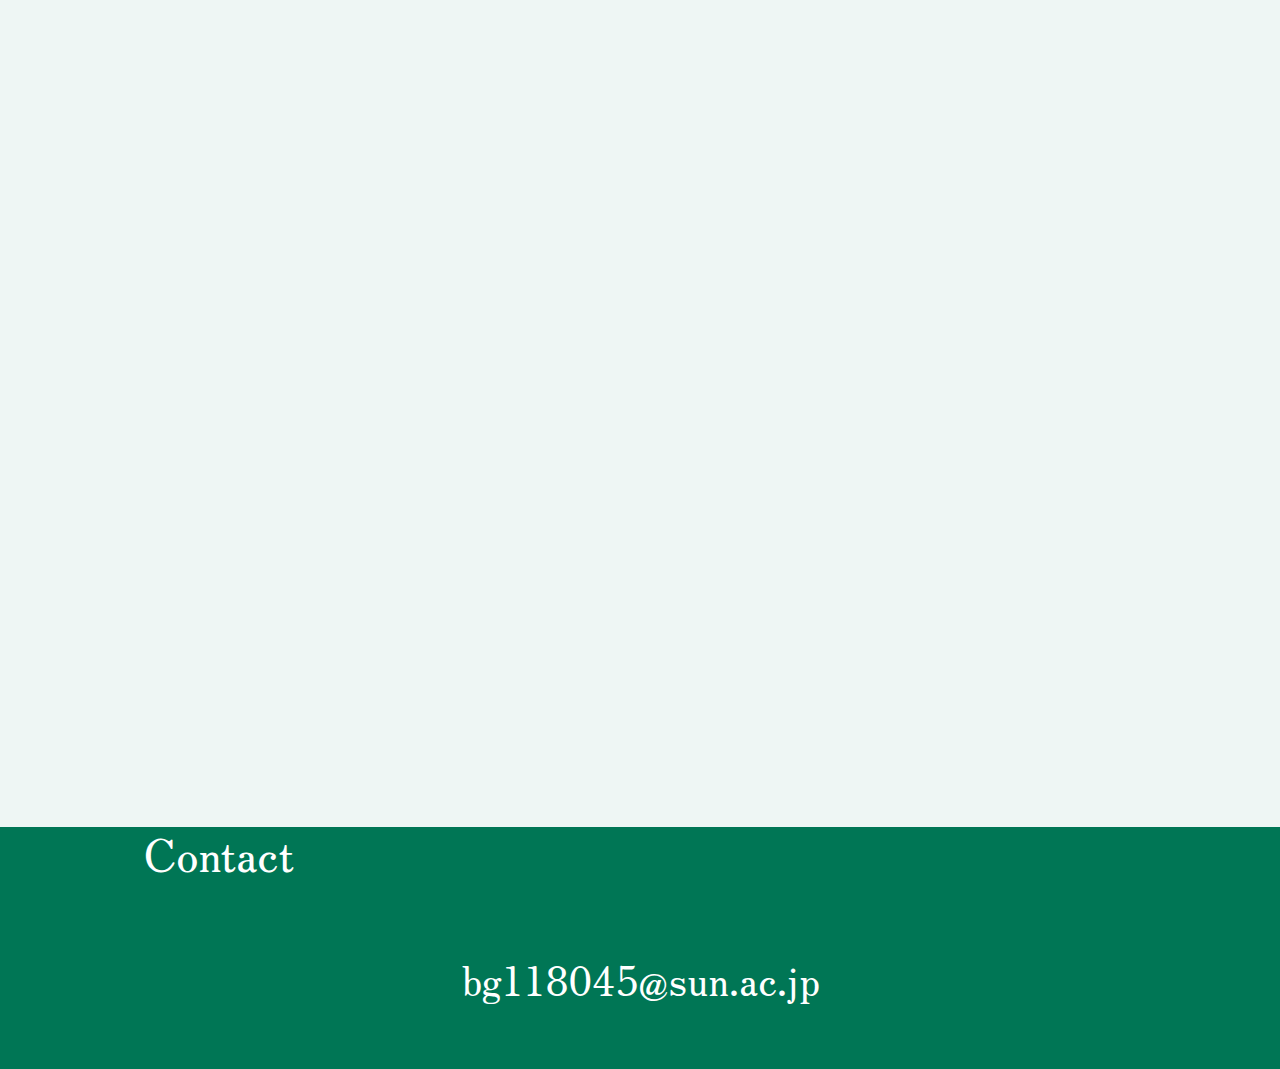
==== commit 210b49b6: "Update index.html" ====
--- a/index.html
+++ b/index.html
@@ -94,7 +94,7 @@
                     </div>
                     <div class="wrapper slide-in-left">
                         <div class="img_box"><a href="works.html#portfoliosite"><img src="images/portfoliosite.svg"
-                                    alt="ポートフォリオサイトリンク" loading="lazy" width="1000" height="800"></a></div>
+                                    alt="ポートフォリオサイトリンク" width="1000" height="800"></a></div>
                         <p>ポートフォリオサイト</p>
                         <p>direction/design/cording</p>
                     </div>
--- a/css/style.css
+++ b/css/style.css
@@ -406,10 +406,14 @@
 /* ----------------------------------------------------
 メイン写真
 ----------------------------------------------------- */
-header img {
+header .pc {
   width: 100%;
   height: auto;
   object-fit: cover;
+}
+
+.mobile {
+  display: none;
 }
 
 #top {
@@ -461,6 +465,17 @@
   .top-ttl{
     left: 45%;
   }
+
+  .pc  {
+    display: none;
+  }
+
+  .mobile {
+    display: block;
+    max-width;768px;
+    height: 100vh;
+    object-fit: cover;
+  }
 }
 
 /* ----------------------------------------------------
@@ -609,7 +624,7 @@
 ----------------------------------------------------- */
 footer {
   width: 100%;
-  height: 30vh;
+  /* height: 30vh; */
   background-color: #007655;
   color: #ffffff;
   margin-top: 5%;
@@ -618,6 +633,8 @@
 footer p {
   font-size: clamp(1.875rem, 1.648rem + 1.14vw, 2.5rem);
   text-align: center;
+  height: 20vh;
+  line-height: 20vh;
 }
 
 footer h2 {
@@ -625,4 +642,10 @@
   border-bottom: 0;
 }
 
-
+@media screen and (max-width: 768px) {
+  footer p {
+    height:10vh;
+    line-height: 10vh;
+  }
+}
+
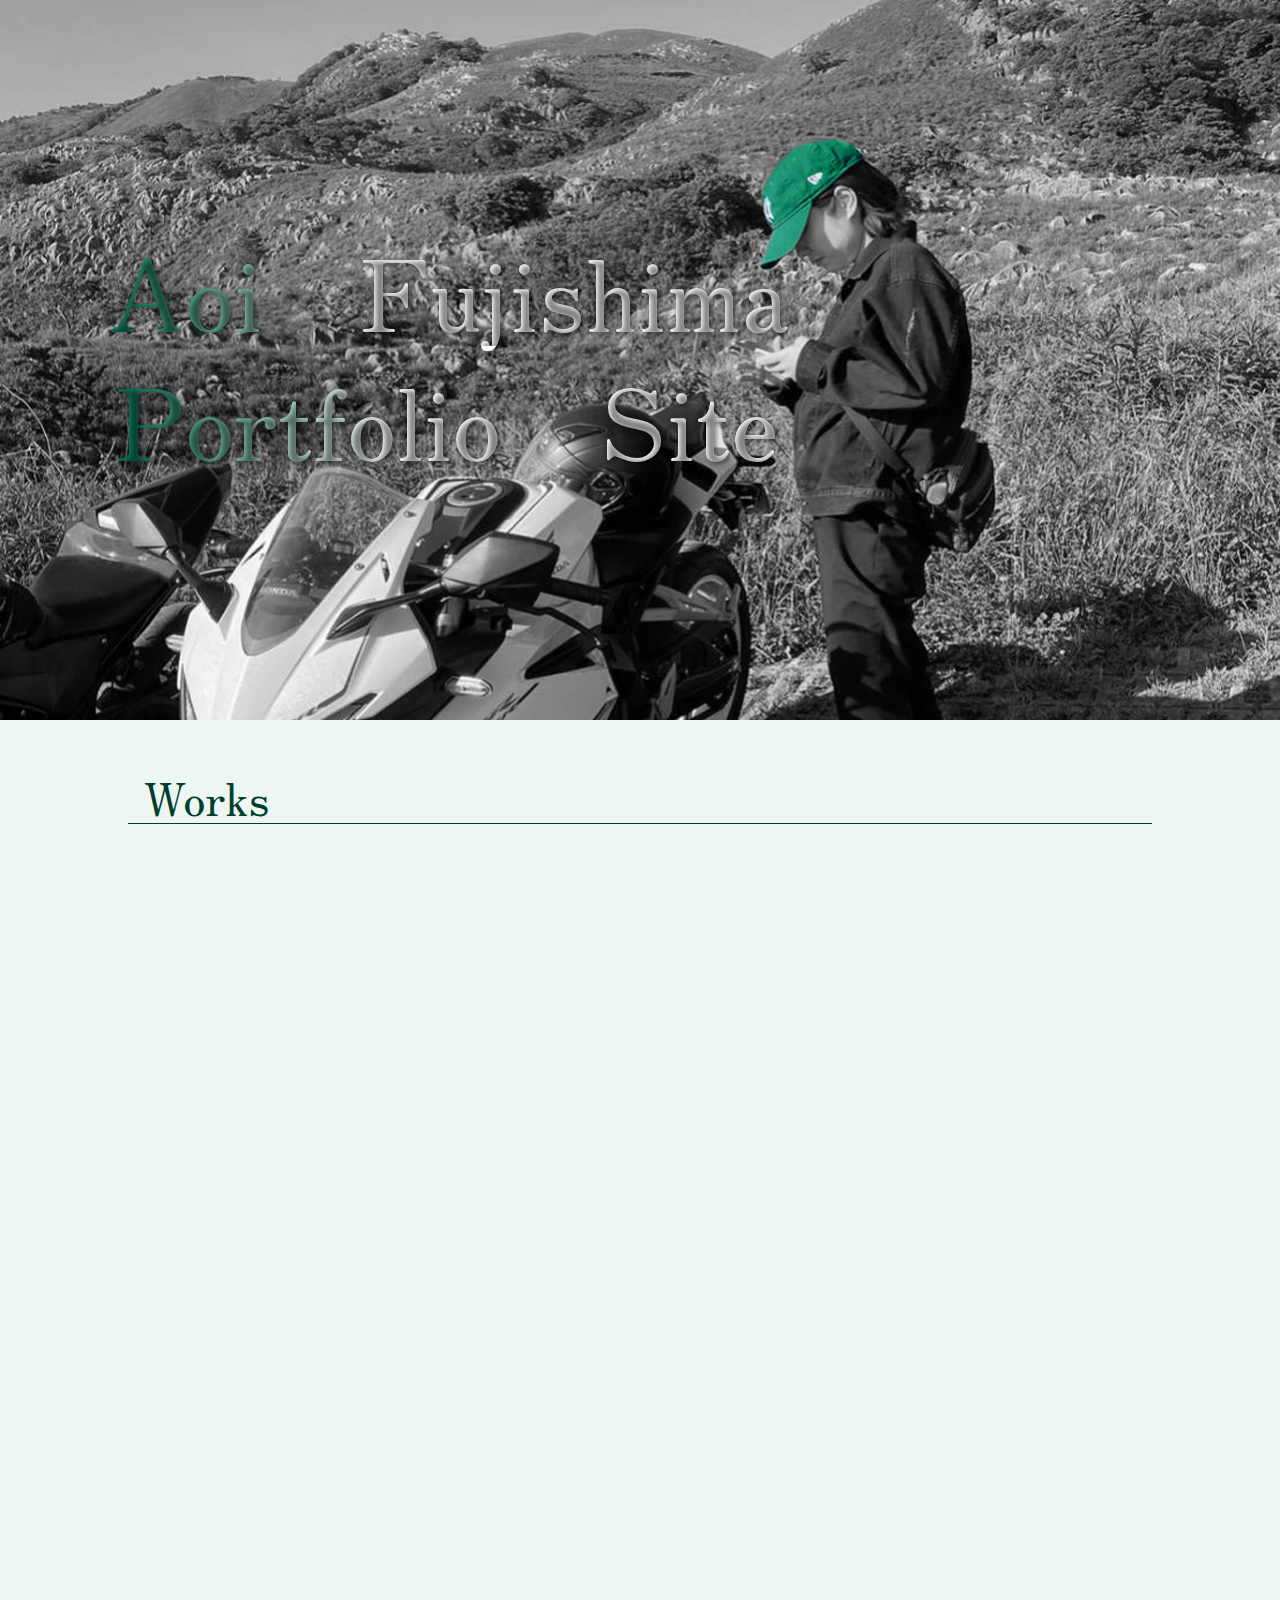
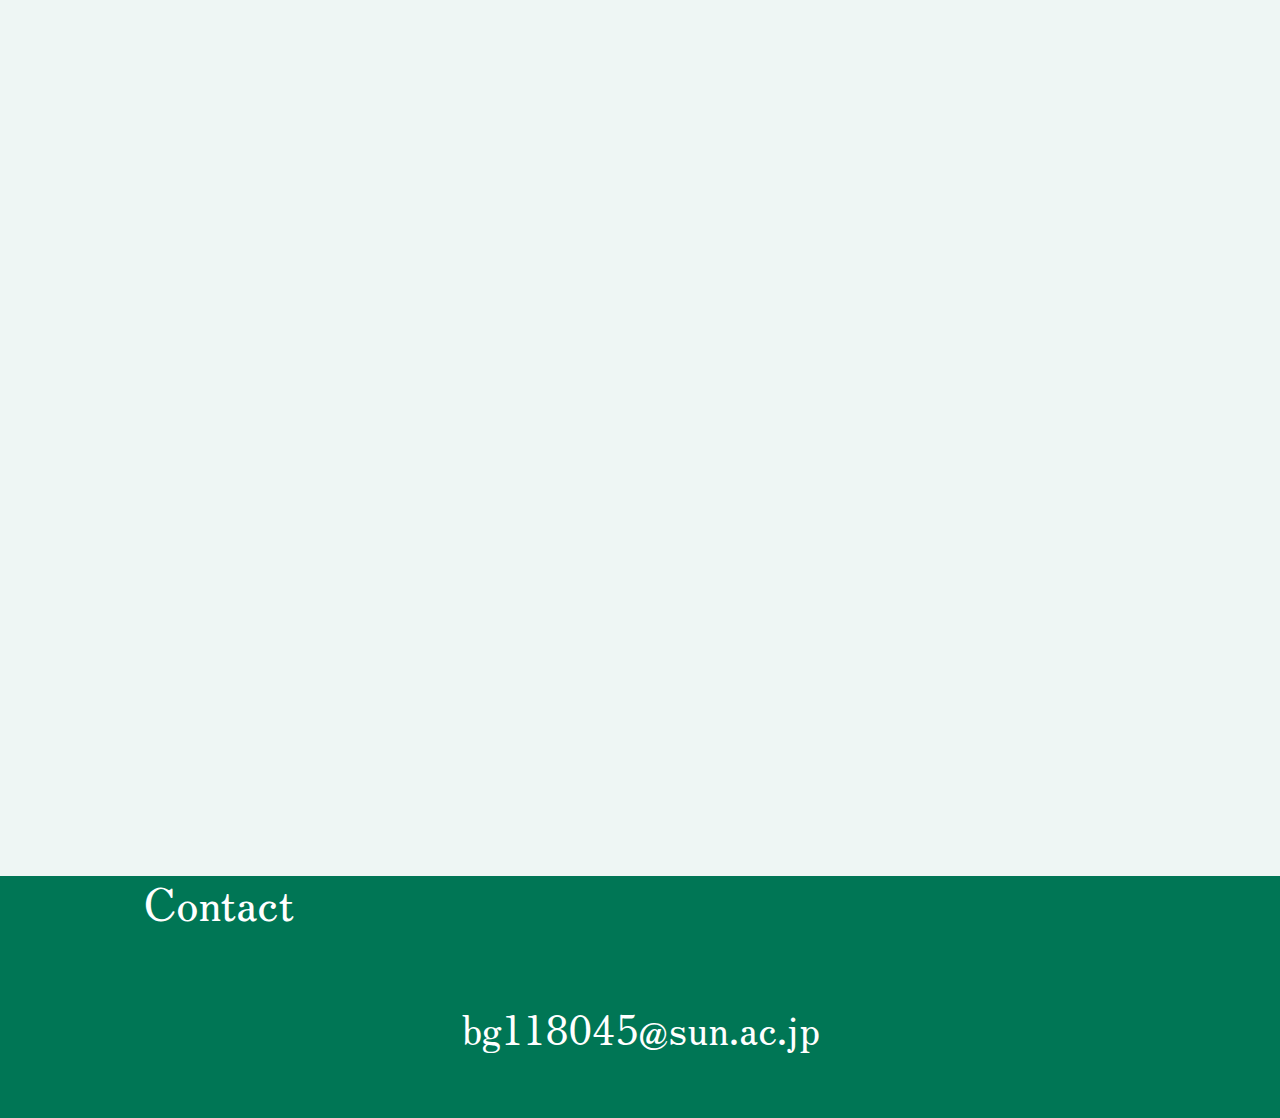
==== commit e18b46ed: "Update index.html" ====
--- a/index.html
+++ b/index.html
@@ -78,7 +78,7 @@
                 <div class="textanimation">Portfolio　Site</div>
             </div>
             <img src="images/pcmain.jpg" class="pc" alt="バイクと一緒に写っている私の写真" width="1366" height="768">
-            <img src="images/mbmain.svg" class="mobile" alt="バイクと一緒に写っている私の写真" width="1080" height="1920">
+            <img src="images/mbmain.jpg" class="mobile" alt="バイクと一緒に写っている私の写真" width="1108" height="1478">
         </div>
     </header>
     <div id="wrap">
@@ -105,7 +105,7 @@
                         <p>direction/design</p>
                     </div>
                     <div class="wrapper slide-in-left">
-                        <div class="img_box"><a href="works.html#limited"><img src="images/limited.svg"
+                        <div class="img_box"><a href="works.html#limited"><img src="images/limited.png"
                                     alt="期間限定トマトパスタバナーリンク" loading="lazy" width="336" height="280"></a></div>
                         <p>期間限定メニュー　バナー</p>
                         <p>design</p>
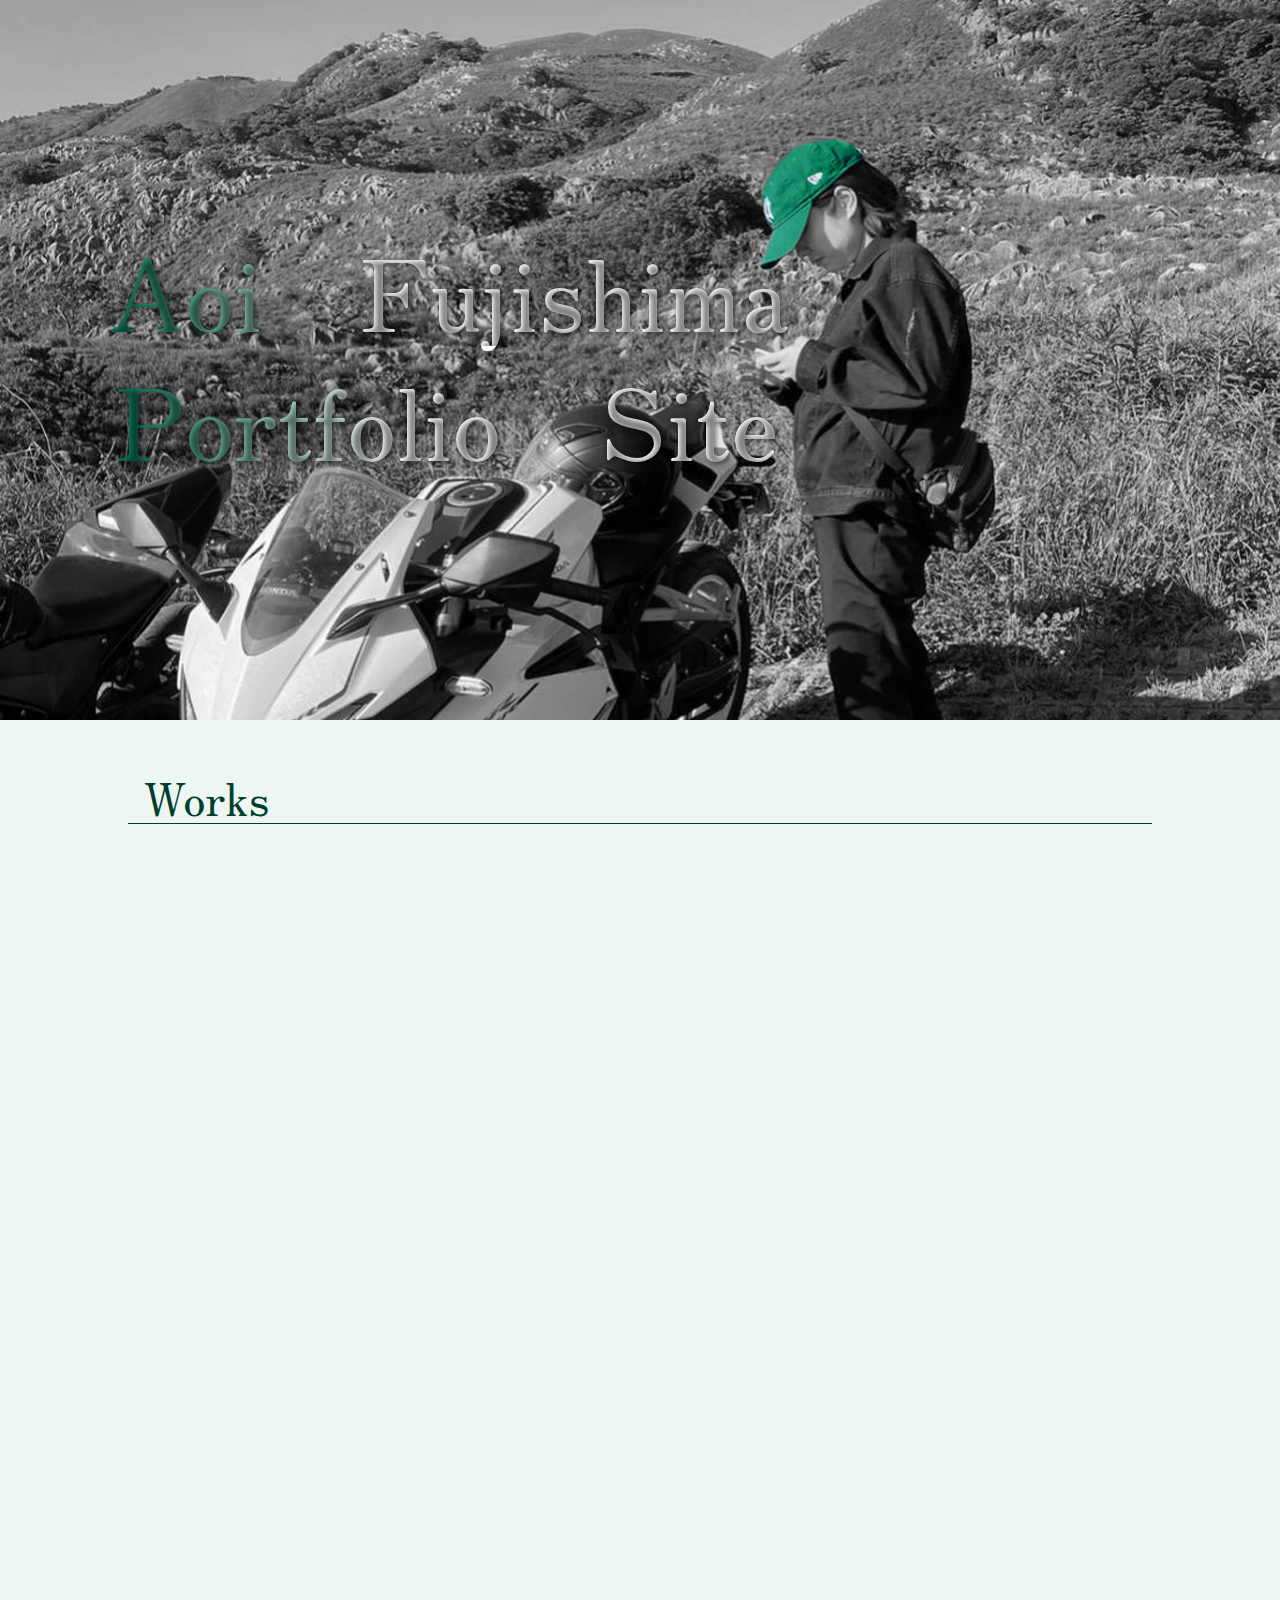
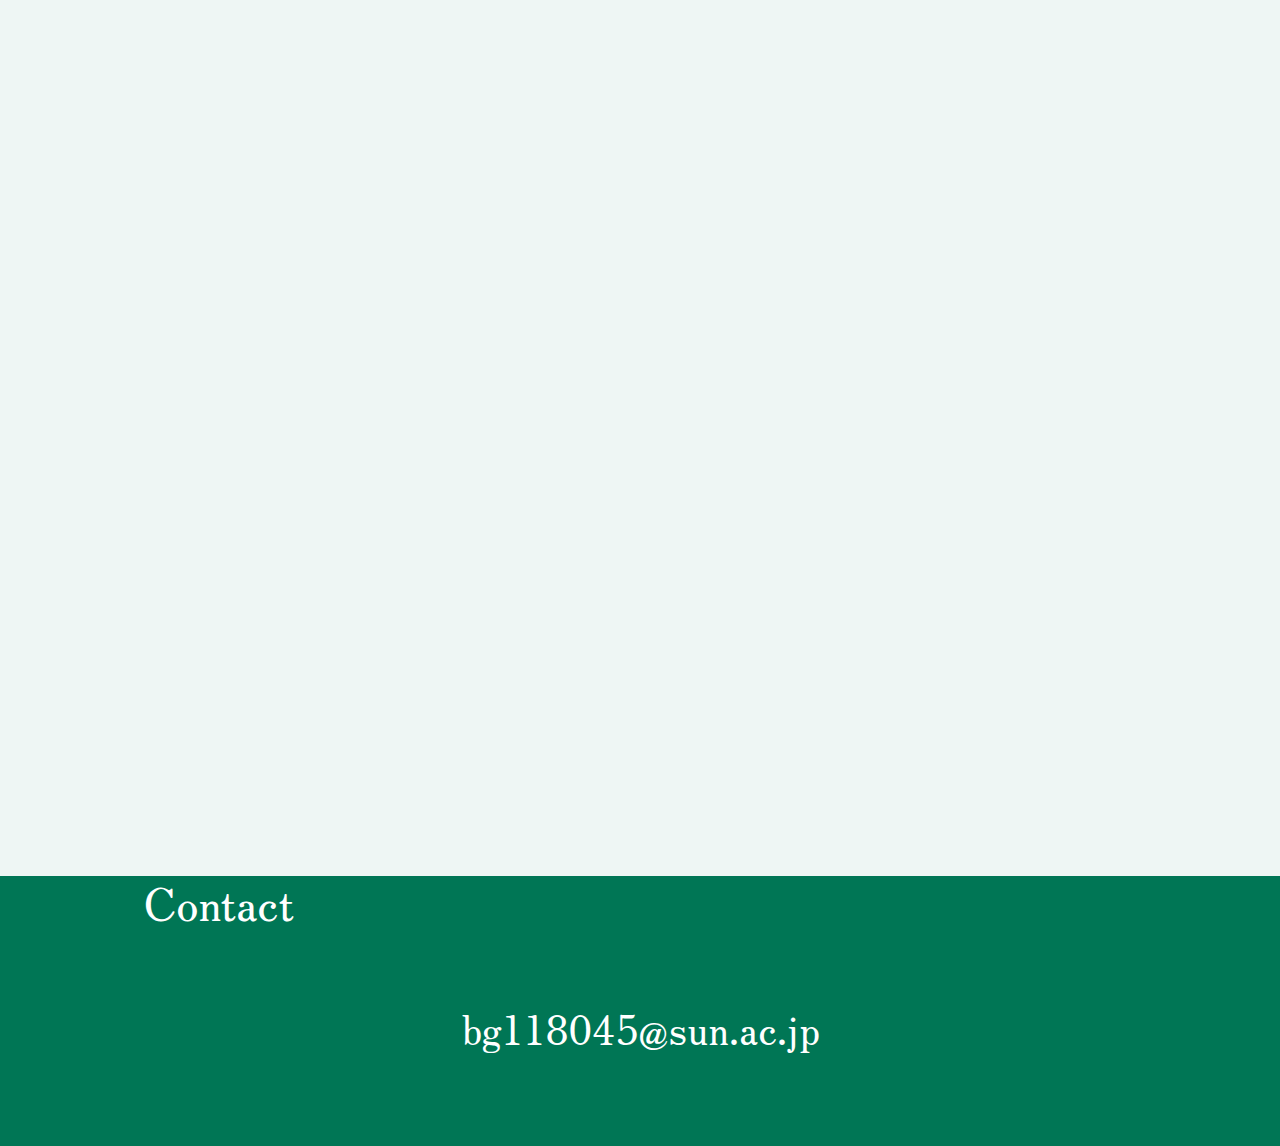
==== commit 88fe4284: "Update index.html" ====
--- a/index.html
+++ b/index.html
@@ -65,20 +65,21 @@
             </div>
             <ul id="menu">
                 <li><a href="index.html" class="text_cap">home</a></li>
+                <li><a href="works.html" class="text_cap">works</a></li>
                 <li><a href="profile.html" class="text_cap">profile</a></li>
-                <li><a href="works.html" class="text_cap">works</a></li>
                 <li><a href="#contact" class="text_cap">contact</a></li>
             </ul>
         </div>
 
         <div id="top">
-            <!-- <h1><span class="name">Aoi Fujishima</span><br> Portfolio Site</h1> -->
             <div class="top-ttl">
                 <div class="textanimation">Aoi　Fujishima</div>
                 <div class="textanimation">Portfolio　Site</div>
             </div>
-            <img src="images/pcmain.jpg" class="pc" alt="バイクと一緒に写っている私の写真" width="1366" height="768">
-            <img src="images/mbmain.jpg" class="mobile" alt="バイクと一緒に写っている私の写真" width="1108" height="1478">
+            <h1>
+                <img src="images/pcmain.jpg" class="pc" alt="バイクと一緒に写っている私の写真" width="1366" height="768">
+                <img src="images/mbmain.jpg" class="mobile" alt="バイクと一緒に写っている私の写真" width="1108" height="1478">
+            </h1>
         </div>
     </header>
     <div id="wrap">
@@ -124,7 +125,7 @@
                     <div class="container">
                         <img src="images/skills_javascript.png" loading="lazy" alt="Javascriptのロゴ" width="500"
                             height="500">
-                        <h3 class="text_cap">javascript</h3>
+                        <h3 class="text_cap">javaScript</h3>
                         <p>簡単なアニメーションや機能を実装可能です。<br>まだまだ勉強中。<br>
                             調べながら試行錯誤し実装しています。</p>
                     </div>
--- a/css/style.css
+++ b/css/style.css
@@ -472,7 +472,7 @@
 
   .mobile {
     display: block;
-    max-width;768px;
+   width:100%;
     height: 100vh;
     object-fit: cover;
   }
@@ -624,7 +624,7 @@
 ----------------------------------------------------- */
 footer {
   width: 100%;
-  /* height: 30vh; */
+  height: 30vh;
   background-color: #007655;
   color: #ffffff;
   margin-top: 5%;
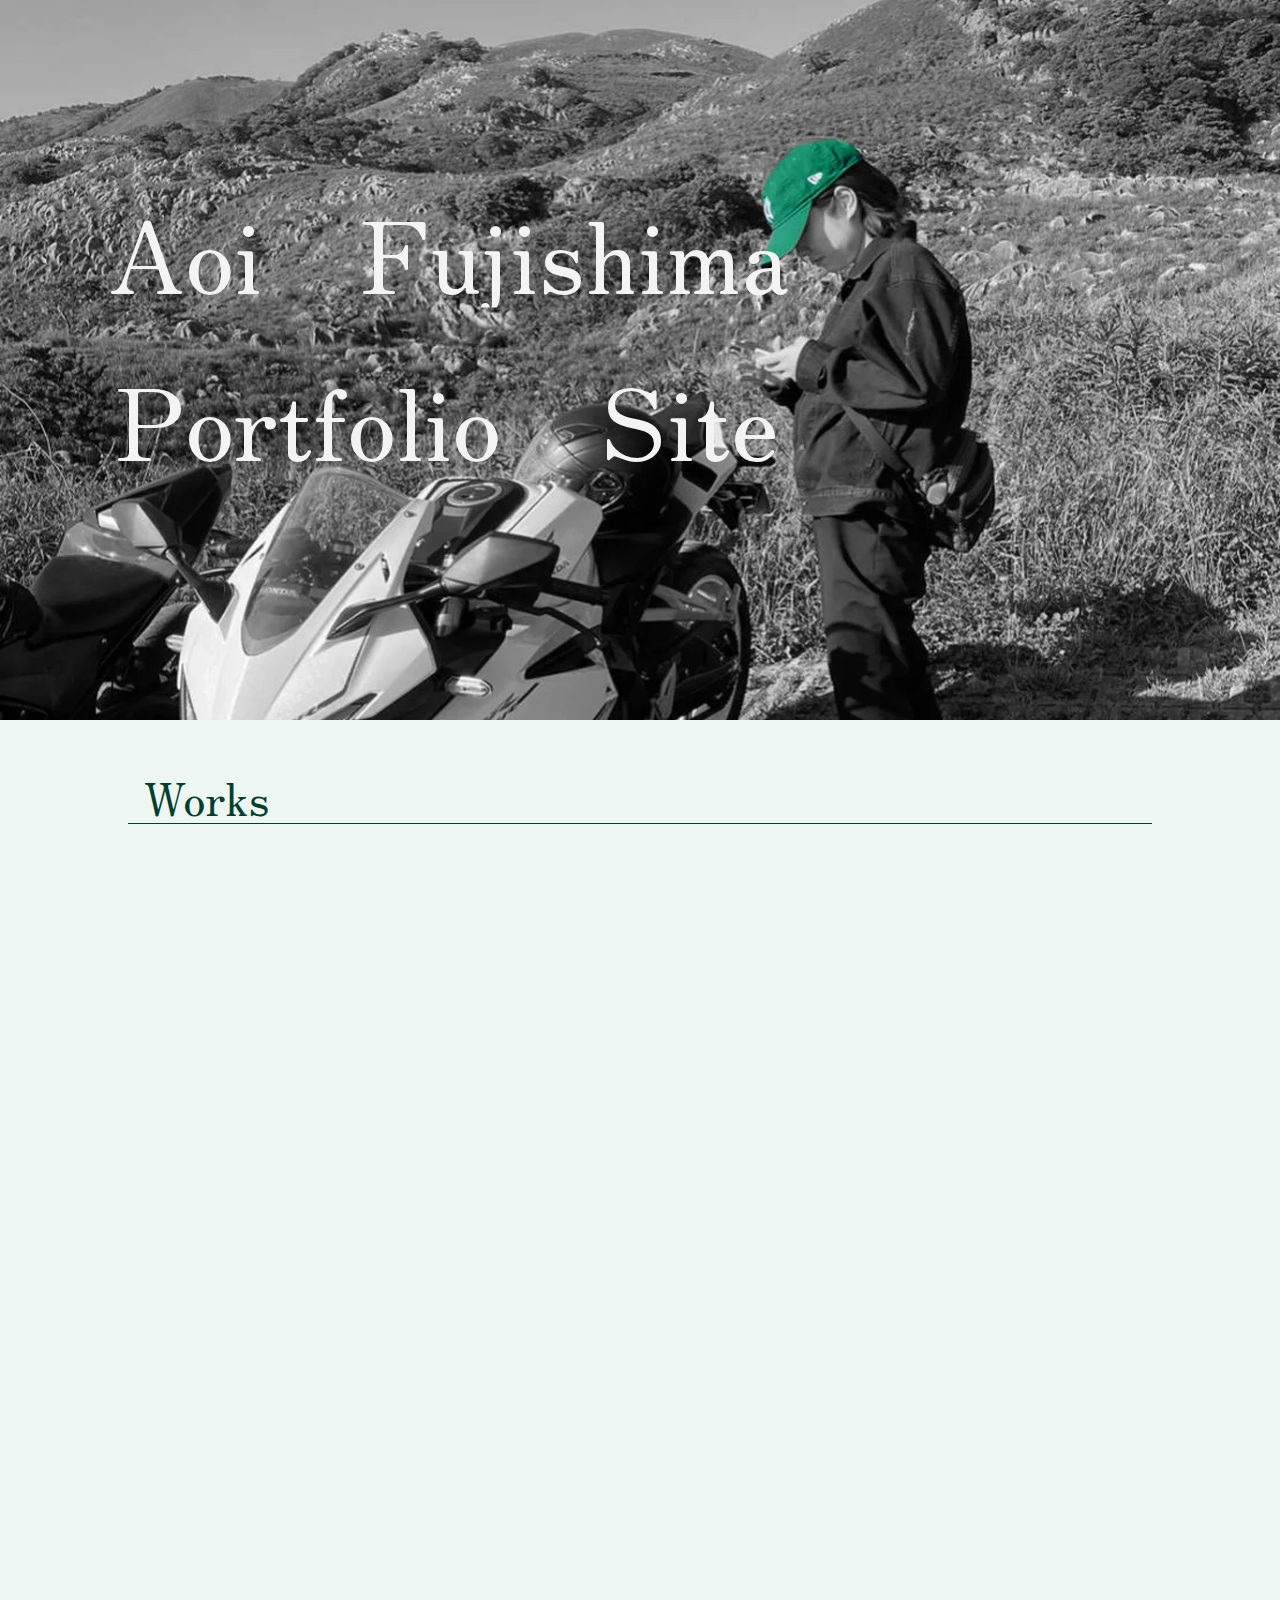
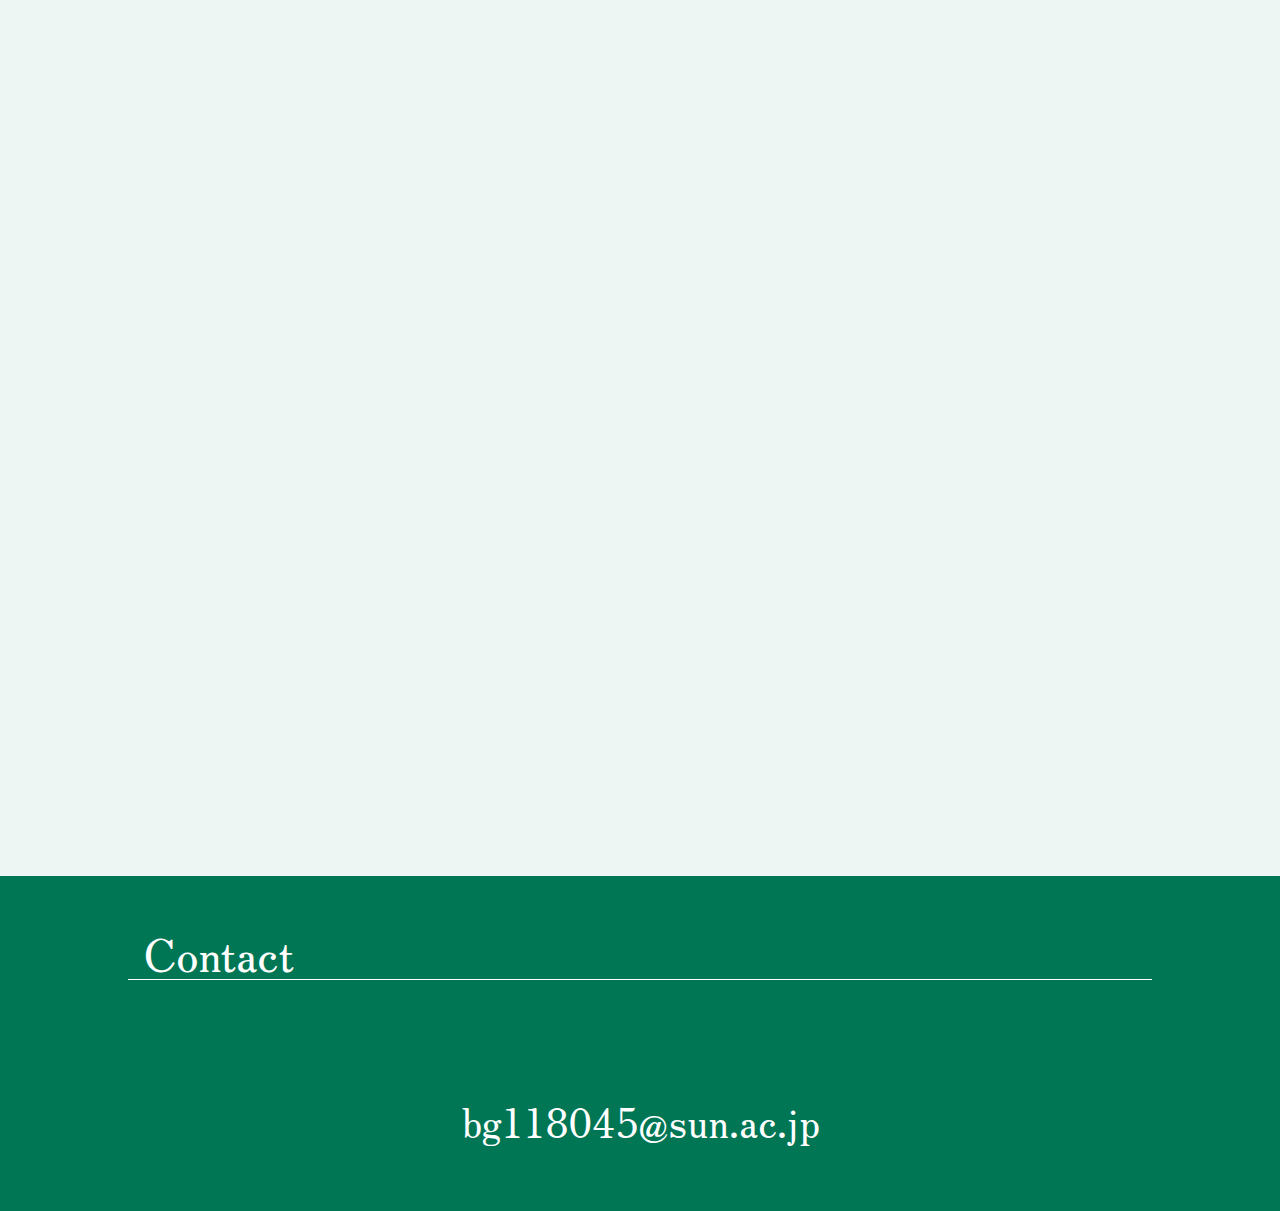
==== commit b1b4f903: "Update index.html" ====
--- a/index.html
+++ b/index.html
@@ -77,8 +77,8 @@
                 <div class="textanimation">Portfolio　Site</div>
             </div>
             <h1>
-                <img src="images/pcmain.jpg" class="pc" alt="バイクと一緒に写っている私の写真" width="1366" height="768">
-                <img src="images/mbmain.jpg" class="mobile" alt="バイクと一緒に写っている私の写真" width="1108" height="1478">
+                <img src="images/pcmain.webp" class="pc" alt="バイクと一緒に写っている私の写真" width="1366" height="768">
+                <img src="images/mbmain.webp" class="mobile" alt="バイクと一緒に写っている私の写真" width="1108" height="1478">
             </h1>
         </div>
     </header>
@@ -106,7 +106,7 @@
                         <p>direction/design</p>
                     </div>
                     <div class="wrapper slide-in-left">
-                        <div class="img_box"><a href="works.html#limited"><img src="images/limited.png"
+                        <div class="img_box"><a href="works.html#limited"><img src="images/limited.webp"
                                     alt="期間限定トマトパスタバナーリンク" loading="lazy" width="336" height="280"></a></div>
                         <p>期間限定メニュー　バナー</p>
                         <p>design</p>
@@ -118,19 +118,19 @@
                 <h2 class="text_cap slide-in-left">skills</h2>
                 <div class="skl slide-in-left">
                     <div class="container">
-                        <img src="images/skills_htmlcss.png" loading="lazy" alt="HTML/CSSのロゴ" width="500" height="500">
+                        <img src="images/skills_htmlcss.webp" loading="lazy" alt="HTML/CSSのロゴ" width="500" height="500">
                         <h3 class="text_up">html/css</h3>
                         <p>基本的なコーディングが可能です。<br>できるだけコメントを残したり、区切りをつけたりしてメンテナンスのしやすさを心掛けています。</p>
                     </div>
                     <div class="container">
-                        <img src="images/skills_javascript.png" loading="lazy" alt="Javascriptのロゴ" width="500"
+                        <img src="images/skills_javascript.webp" loading="lazy" alt="Javascriptのロゴ" width="500"
                             height="500">
                         <h3 class="text_cap">javaScript</h3>
                         <p>簡単なアニメーションや機能を実装可能です。<br>まだまだ勉強中。<br>
                             調べながら試行錯誤し実装しています。</p>
                     </div>
                     <div class="container">
-                        <img src="images/skills_graphic.png" loading="lazy" alt="グラフィックデザインに使っているソフト4つ" width="500"
+                        <img src="images/skills_graphic.webp" loading="lazy" alt="グラフィックデザインに使っているソフト4つ" width="500"
                             height="500">
                         <h3>Photoshop/illustrator</h3>
                         <p>バナー作成やデザインカンプ作成時に使用しています。<br>いずれも基本的な操作は可能です。</p>
--- a/css/style.css
+++ b/css/style.css
@@ -435,10 +435,13 @@
 
 .textanimation{
   font-size: clamp(2.5rem, 1.136rem + 6.82vw, 6.25rem);
-  background: linear-gradient(90deg, #007655 0%, #ffffff 40%, #ffffff 80%);
+  /* background: linear-gradient(90deg, #007655 0%, #ffffff 40%, #ffffff 80%);
   -webkit-background-clip: text;
   -webkit-text-fill-color: transparent;
-  text-shadow: 2px 2px 5px rgba(0, 0, 0, 0.5); 
+  text-shadow: 2px 2px 5px rgba(0, 0, 0, 0.5);  */
+  /* background-color: #f3f3f3; */
+  color: #f3f3f3;
+  margin-bottom: 3%;
 }
 @keyframes showTextFromBottom{
 0% {
@@ -472,7 +475,7 @@
 
   .mobile {
     display: block;
-   width:100%;
+    width: 100%;
     height: 100vh;
     object-fit: cover;
   }
@@ -624,7 +627,6 @@
 ----------------------------------------------------- */
 footer {
   width: 100%;
-  height: 30vh;
   background-color: #007655;
   color: #ffffff;
   margin-top: 5%;
@@ -638,8 +640,9 @@
 }
 
 footer h2 {
-  margin-bottom: 1%;
+  padding-top: 5%;
   border-bottom: 0;
+  border-bottom: 1px solid #ffffff;
 }
 
 @media screen and (max-width: 768px) {
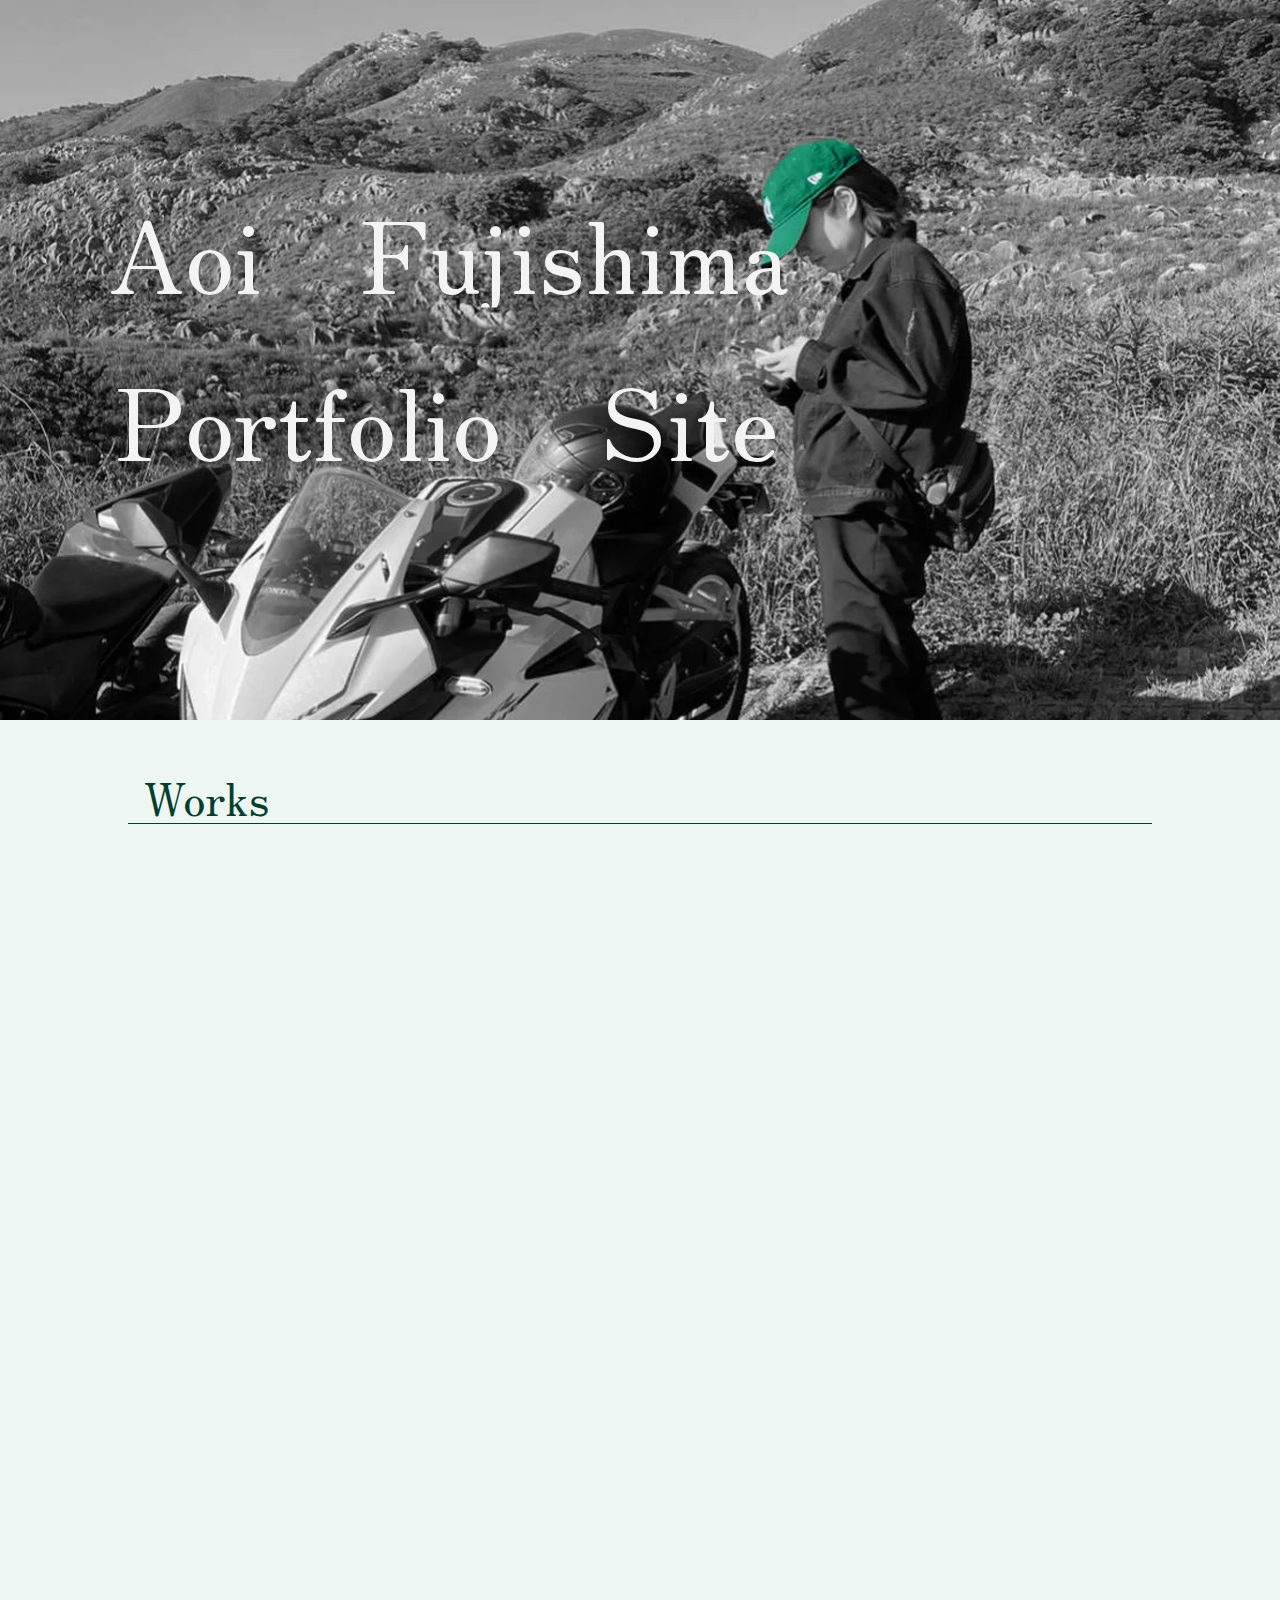
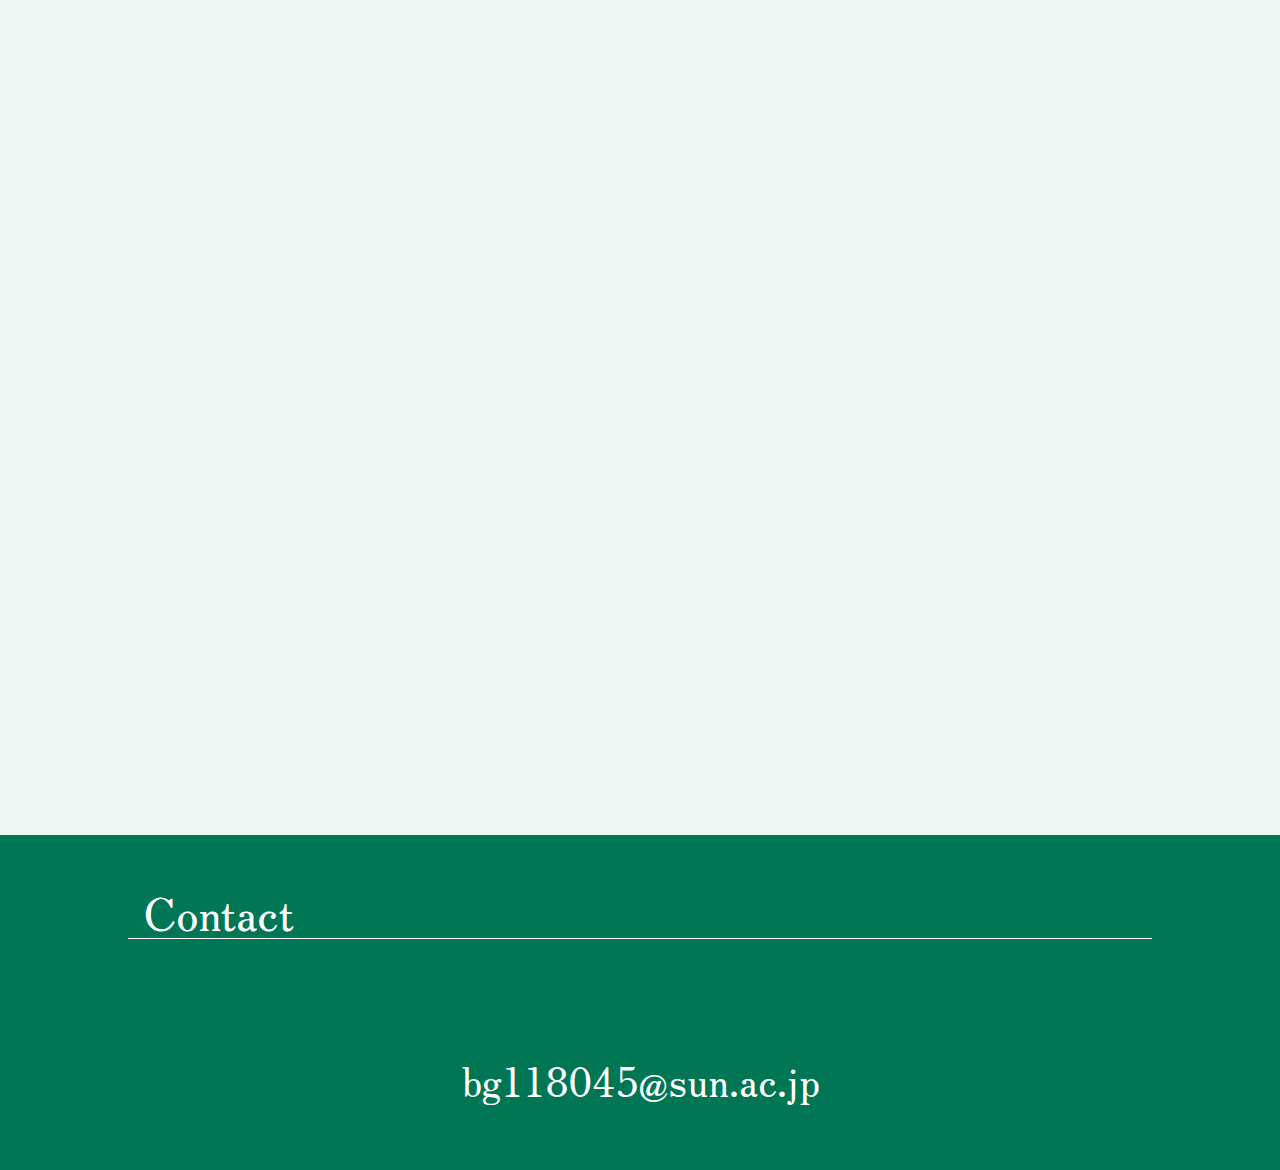
==== commit 8278b8a6: "Update index.html" ====
--- a/index.html
+++ b/index.html
@@ -6,7 +6,7 @@
     <meta name="description" content="藤島蒼のポートフォリオサイト　作品やスキル、私について紹介します">
     <meta name="viewport" content="width=device-width, initial-scale=1.0">
     <!-- インデックス登録させたくない場合のみ -->
-    <meta name="robots" content="noindex,nofollow">
+<!--     <meta name="robots" content="noindex,nofollow"> -->
     <!-- Google Fonts  -->
     <link rel="preconnect" href="https://fonts.googleapis.com">
     <link rel="preconnect" href="https://fonts.gstatic.com" crossorigin>
--- a/css/style.css
+++ b/css/style.css
@@ -32,21 +32,25 @@
   text-indent: 1rem;
 }
 
-#wrap, #contact {
+#wrap,
+#contact {
   margin: 0 10%;
 }
 
-.slide-in-left, .slide-in-right {
+.slide-in-left,
+.slide-in-right {
   opacity: 0;
   transition: opacity 0.6s ease-out, transform 0.6s ease-out;
 }
 
 .slide-in-left {
-  transform: translateX(-30px); /* 左からスライドイン */
+  transform: translateX(-30px);
+  /* 左からスライドイン */
 }
 
 .slide-in-right {
-  transform: translateX(30px); /* 右からスライドイン */
+  transform: translateX(30px);
+  /* 右からスライドイン */
 }
 
 
@@ -60,9 +64,6 @@
   width: 100%;
   height: 100%;
   background-color: #007655;
-  display: flex;
-  justify-content: center;
-  align-items: center;
   z-index: 9999;
 }
 
@@ -81,153 +82,189 @@
   left: 50%;
   perspective: 600px;
 }
+
 #ui .dice {
   transform-style: preserve-3d;
 }
+
 #ui .dice:nth-child(1) {
   -webkit-animation: rotate1 20000ms linear infinite;
-          animation: rotate1 20000ms linear infinite;
-}
+  animation: rotate1 20000ms linear infinite;
+}
+
 #ui .dice:nth-child(2) {
   -webkit-animation: rotate2 20000ms linear infinite;
-          animation: rotate2 20000ms linear infinite;
-}
+  animation: rotate2 20000ms linear infinite;
+}
+
 #ui .dice:nth-child(3) {
   -webkit-animation: rotate3 20000ms linear infinite;
-          animation: rotate3 20000ms linear infinite;
-}
+  animation: rotate3 20000ms linear infinite;
+}
+
 #ui .dice_list {
   transform-style: preserve-3d;
   transform: translateY(-75px) translateX(-75px);
 }
+
 #ui .dice_list_item {
   position: absolute;
   width: 150px;
   height: 150px;
   border: 1px solid rgba(255, 255, 255, 0.6);
 }
+
 #ui .dice_list_item:nth-child(1) {
   background: rgba(153, 252, 254, 0.5);
   -webkit-animation: child1 3000ms ease-in-out infinite alternate;
-          animation: child1 3000ms ease-in-out infinite alternate;
-}
+  animation: child1 3000ms ease-in-out infinite alternate;
+}
+
 @-webkit-keyframes child1 {
   0% {
     transform: translateZ(75px);
   }
+
   100% {
     transform: translateZ(-75px);
   }
 }
+
 @keyframes child1 {
   0% {
     transform: translateZ(75px);
   }
+
   100% {
     transform: translateZ(-75px);
   }
 }
+
 #ui .dice_list_item:nth-child(2) {
   background: rgba(232, 104, 225, 0.5);
   -webkit-animation: child2 3000ms ease-in-out infinite alternate;
-          animation: child2 3000ms ease-in-out infinite alternate;
-}
+  animation: child2 3000ms ease-in-out infinite alternate;
+}
+
 @-webkit-keyframes child2 {
   0% {
     transform: translateY(75px) rotateX(270deg);
   }
+
   100% {
     transform: translateY(-75px) rotateX(270deg);
   }
 }
+
 @keyframes child2 {
   0% {
     transform: translateY(75px) rotateX(270deg);
   }
+
   100% {
     transform: translateY(-75px) rotateX(270deg);
   }
 }
+
 #ui .dice_list_item:nth-child(3) {
   background: rgba(185, 173, 138, 0.5);
   -webkit-animation: child3 3000ms ease-in-out infinite alternate;
-          animation: child3 3000ms ease-in-out infinite alternate;
-}
+  animation: child3 3000ms ease-in-out infinite alternate;
+}
+
 @-webkit-keyframes child3 {
   0% {
     transform: translateX(75px) rotateY(-270deg);
   }
+
   100% {
     transform: translateX(-75px) rotateY(-270deg);
   }
 }
+
 @keyframes child3 {
   0% {
     transform: translateX(75px) rotateY(-270deg);
   }
+
   100% {
     transform: translateX(-75px) rotateY(-270deg);
   }
 }
+
 #ui .dice_list_item:nth-child(4) {
   background: rgba(102, 190, 232, 0.5);
   -webkit-animation: child4 3000ms ease-in-out infinite alternate;
-          animation: child4 3000ms ease-in-out infinite alternate;
-}
+  animation: child4 3000ms ease-in-out infinite alternate;
+}
+
 @-webkit-keyframes child4 {
   0% {
     transform: translateX(-75px) rotateY(-90deg);
   }
+
   100% {
     transform: translateX(75px) rotateY(-90deg);
   }
 }
+
 @keyframes child4 {
   0% {
     transform: translateX(-75px) rotateY(-90deg);
   }
+
   100% {
     transform: translateX(75px) rotateY(-90deg);
   }
 }
+
 #ui .dice_list_item:nth-child(5) {
   background: rgba(33, 64, 228, 0.5);
   -webkit-animation: child5 3000ms ease-in-out infinite alternate;
-          animation: child5 3000ms ease-in-out infinite alternate;
-}
+  animation: child5 3000ms ease-in-out infinite alternate;
+}
+
 @-webkit-keyframes child5 {
   0% {
     transform: translateY(-75px) rotateX(90deg);
   }
+
   100% {
     transform: translateY(75px) rotateX(90deg);
   }
 }
+
 @keyframes child5 {
   0% {
     transform: translateY(-75px) rotateX(90deg);
   }
+
   100% {
     transform: translateY(75px) rotateX(90deg);
   }
 }
+
 #ui .dice_list_item:nth-child(6) {
   background: rgba(23, 1, 98, 0.5);
   -webkit-animation: child6 3000ms ease-in-out infinite alternate;
-          animation: child6 3000ms ease-in-out infinite alternate;
-}
+  animation: child6 3000ms ease-in-out infinite alternate;
+}
+
 @-webkit-keyframes child6 {
   0% {
     transform: translateZ(-75px) rotateY(180deg);
   }
+
   100% {
     transform: translateZ(75px) rotateY(180deg);
   }
 }
+
 @keyframes child6 {
   0% {
     transform: translateZ(-75px) rotateY(180deg);
   }
+
   100% {
     transform: translateZ(75px) rotateY(180deg);
   }
@@ -237,6 +274,7 @@
   0% {
     transform: rotateX(0deg) rotateY(0deg);
   }
+
   100% {
     transform: rotateX(360deg) rotateY(1080deg);
   }
@@ -246,38 +284,47 @@
   0% {
     transform: rotateX(0deg) rotateY(0deg);
   }
+
   100% {
     transform: rotateX(360deg) rotateY(1080deg);
   }
 }
+
 @-webkit-keyframes rotate2 {
   0% {
     transform: rotateX(0deg) rotateY(0deg) scale3d(0.7, 0.7, 0.7);
   }
+
   100% {
     transform: rotateX(360deg) rotateY(1080deg) scale3d(0.7, 0.7, 0.7);
   }
 }
+
 @keyframes rotate2 {
   0% {
     transform: rotateX(0deg) rotateY(0deg) scale3d(0.7, 0.7, 0.7);
   }
+
   100% {
     transform: rotateX(360deg) rotateY(1080deg) scale3d(0.7, 0.7, 0.7);
   }
 }
+
 @-webkit-keyframes rotate3 {
   0% {
     transform: rotateX(0deg) rotateY(0deg) scale3d(0.4, 0.4, 0.4);
   }
+
   100% {
     transform: rotateX(360deg) rotateY(1080deg) scale3d(0.4, 0.4, 0.4);
   }
 }
+
 @keyframes rotate3 {
   0% {
     transform: rotateX(0deg) rotateY(0deg) scale3d(0.4, 0.4, 0.4);
   }
+
   100% {
     transform: rotateX(360deg) rotateY(1080deg) scale3d(0.4, 0.4, 0.4);
   }
@@ -296,7 +343,8 @@
   top: 0;
   left: 0;
   z-index: 1000;
-  transition: all 0.3s ease; /* アニメーションを追加 */
+  transition: all 0.3s ease;
+  /* アニメーションを追加 */
 }
 
 /* hoverアニメーション */
@@ -337,7 +385,8 @@
 
 /* ハンバーガーメニューのスタイル */
 #hamburger {
-  display: none; /* 768px以上では非表示 */
+  display: none;
+  /* 768px以上では非表示 */
   font-size: 2rem;
   color: #003E2D;
   padding: 0.5rem 0.7rem 0.7rem 0.7rem;
@@ -345,23 +394,28 @@
   position: fixed;
   right: 1rem;
   top: 1rem;
-  border-radius: 5px; /* 四角の背景 */
-  transition: all 0.3s ease; /* アニメーション */
+  border-radius: 5px;
+  /* 四角の背景 */
+  transition: all 0.3s ease;
+  /* アニメーション */
 }
 
 /* 768px以下のレスポンシブデザイン */
 @media screen and (max-width: 768px) {
+
   /* ナビゲーションバー非表示 */
   #menu li {
     display: none;
   }
 
   #nav {
-    display: block; /* 768px以下では常に表示 */
+    display: block;
+    /* 768px以下では常に表示 */
   }
 
   #hamburger {
-    display: block; /* ハンバーガーメニューアイコンを常に表示 */
+    display: block;
+    /* ハンバーガーメニューアイコンを常に表示 */
     background-color: #ffffffc7;
     border-radius: 2px;
   }
@@ -380,7 +434,8 @@
     width: 100vw;
     z-index: 1000;
     opacity: 0;
-    animation: fadeIn 0.5s forwards; /* メニューがフェードインするアニメーション */
+    animation: fadeIn 0.5s forwards;
+    /* メニューがフェードインするアニメーション */
   }
 
   #nav.show li {
@@ -392,15 +447,16 @@
   }
 
 
-/* フェードインアニメーション */
-@keyframes fadeIn {
-  from {
-    opacity: 0;
-  }
-  to {
-    opacity: 1;
-  }
-}
+  /* フェードインアニメーション */
+  @keyframes fadeIn {
+    from {
+      opacity: 0;
+    }
+
+    to {
+      opacity: 1;
+    }
+  }
 }
 
 /* ----------------------------------------------------
@@ -420,20 +476,24 @@
   position: relative;
 }
 
-.top-ttl{
+.top-ttl {
   width: 100%;
   height: auto;
   display: flex;
   flex-direction: column;
   justify-content: center;
   align-items: center;
-  position: absolute; /* 子要素を絶対配置に */
-  top: 50%;           /* 画像の縦中央に配置 */
-  left: 35%;          /* 画像の横中央に配置 */
-  transform: translate(-50%, -50%); /* 中央揃えのための調整 */
-}
-
-.textanimation{
+  position: absolute;
+  /* 子要素を絶対配置に */
+  top: 50%;
+  /* 画像の縦中央に配置 */
+  left: 35%;
+  /* 画像の横中央に配置 */
+  transform: translate(-50%, -50%);
+  /* 中央揃えのための調整 */
+}
+
+.textanimation {
   font-size: clamp(2.5rem, 1.136rem + 6.82vw, 6.25rem);
   /* background: linear-gradient(90deg, #007655 0%, #ffffff 40%, #ffffff 80%);
   -webkit-background-clip: text;
@@ -443,33 +503,36 @@
   color: #f3f3f3;
   margin-bottom: 3%;
 }
-@keyframes showTextFromBottom{
-0% {
-transform:translateY( 100% );
- }
-100% {
-transform:translateY( 0px );
- }
-}
-.textanimation span{
-animation: showText  backwards;
-display: inline-block;
-}
-
-.textanimation > span{
-overflow: hidden;
-}
-
-.textanimation > span > span{
-animation: showTextFromBottom 0.5s backwards;
+
+@keyframes showTextFromBottom {
+  0% {
+    transform: translateY(100%);
+  }
+
+  100% {
+    transform: translateY(0px);
+  }
+}
+
+.textanimation span {
+  animation: showText backwards;
+  display: inline-block;
+}
+
+.textanimation>span {
+  overflow: hidden;
+}
+
+.textanimation>span>span {
+  animation: showTextFromBottom 0.5s backwards;
 }
 
 @media screen and (max-width: 768px) {
-  .top-ttl{
+  .top-ttl {
     left: 45%;
   }
 
-  .pc  {
+  .pc {
     display: none;
   }
 
@@ -506,62 +569,64 @@
 .wrapper img {
   margin-bottom: 5%;
   width: 500px;
-  height: auto;
+  height: 300px;
   object-fit: contain;
 }
 
 .wrapper img:hover {
-  transform:scale(1.1);
-  transition:1s all;
+  transform: scale(1.1);
+  transition: 1s all;
 }
 
 /*矢印（右に移動して背景がつく）*/
-.arrowbtn-3 a{
-	--arrow-color: #333;
-	position: relative;
-	border: 1px solid var(--arrow-color);
-	color: var(--arrow-color);
-	text-decoration: none;
-	padding: 8px 30px;
-	display: inline-block;
-	text-align: center;
-	transition: all .2s linear;
+.arrowbtn-3 a {
+  --arrow-color: #333;
+  position: relative;
+  border: 1px solid var(--arrow-color);
+  color: var(--arrow-color);
+  text-decoration: none;
+  padding: 8px 30px;
+  display: inline-block;
+  text-align: center;
+  transition: all .2s linear;
 }
 
 .arrowbtn-3 {
   margin-right: 10%;
   margin-top: 10%;
   display: block;
-    margin-left: auto;
-    width: fit-content; /* 必要に応じて追加 */
-}
-
-
-.arrowbtn-3 a:hover{
-	background:#007655;
-	color:#fff;
+  margin-left: auto;
+  width: fit-content;
+  /* 必要に応じて追加 */
+}
+
+
+.arrowbtn-3 a:hover {
+  background: #dcb002;
+  color: #fff;
 }
 
 .arrowbtn-3 a::before {
-	border-bottom: 1px solid var(--arrow-color);
-	border-right: 1px solid var(--arrow-color);
-	content: '';
-	height: 10px;
-	position: absolute;
-	top:calc(50% - 10px);
-	right:-20px;
-	transform: skewX(50deg);
-	width:40px;
-	transition: all .3s; /*なめらかな動き*/
+  border-bottom: 1px solid var(--arrow-color);
+  border-right: 1px solid var(--arrow-color);
+  content: '';
+  height: 10px;
+  position: absolute;
+  top: calc(50% - 10px);
+  right: -20px;
+  transform: skewX(50deg);
+  width: 40px;
+  transition: all .3s;
+  /*なめらかな動き*/
 }
 
 /*hoverした際の移動*/
 .arrowbtn-3 a:hover::before {
-	right:-25px;
+  right: -25px;
 }
 
 @media screen and (max-width: 768px) {
-   #wks {
+  #wks {
     display: block;
   }
 
@@ -582,32 +647,39 @@
 /* 横並び */
 .skl {
   display: flex;
-  justify-content: space-between; /* 均等にスペースを入れる */
+  justify-content: space-between;
+  /* 均等にスペースを入れる */
   gap: 5%;
 }
 
 .container {
-  flex: 1 1 calc(100% / 3); /* 3分割 */
-  padding: 10px; /* 内側に余白をつける */
-  text-align: center; /* 中央揃え */
+  flex: 1 1 calc(100% / 3);
+  /* 3分割 */
+  padding: 10px;
+  /* 内側に余白をつける */
+  text-align: center;
+  /* 中央揃え */
   background-color: #ffffff;
   box-shadow: 13px 12px 31px -2px #777777;
-border-radius: 10px;
+  border-radius: 10px;
 }
 
 /* 画像の大きさを統一する */
 .container img {
-  width: 100%; /* 親要素の幅に合わせて拡大縮小 */
+  width: 100%;
+  /* 親要素の幅に合わせて拡大縮小 */
   max-width: 250px;
   height: auto;
   display: block;
-  margin: 0 auto; /* 画像を中央に配置 */
+  margin: 0 auto;
+  /* 画像を中央に配置 */
 }
 
 .container p {
   text-align: left;
   margin: 3% 0;
-  word-wrap: break-word; /* テキストがはみ出さないように自動で改行 */
+  word-wrap: break-word;
+  /* テキストがはみ出さないように自動で改行 */
   padding: 0 5%;
   font-size: clamp(0.875rem, 0.83rem + 0.23vw, 1rem);
   line-height: 1.5rem;
@@ -622,6 +694,7 @@
     margin: 20% 10%;
   }
 }
+
 /* ----------------------------------------------------
 contact
 ----------------------------------------------------- */
@@ -647,8 +720,7 @@
 
 @media screen and (max-width: 768px) {
   footer p {
-    height:10vh;
+    height: 10vh;
     line-height: 10vh;
   }
 }
-
